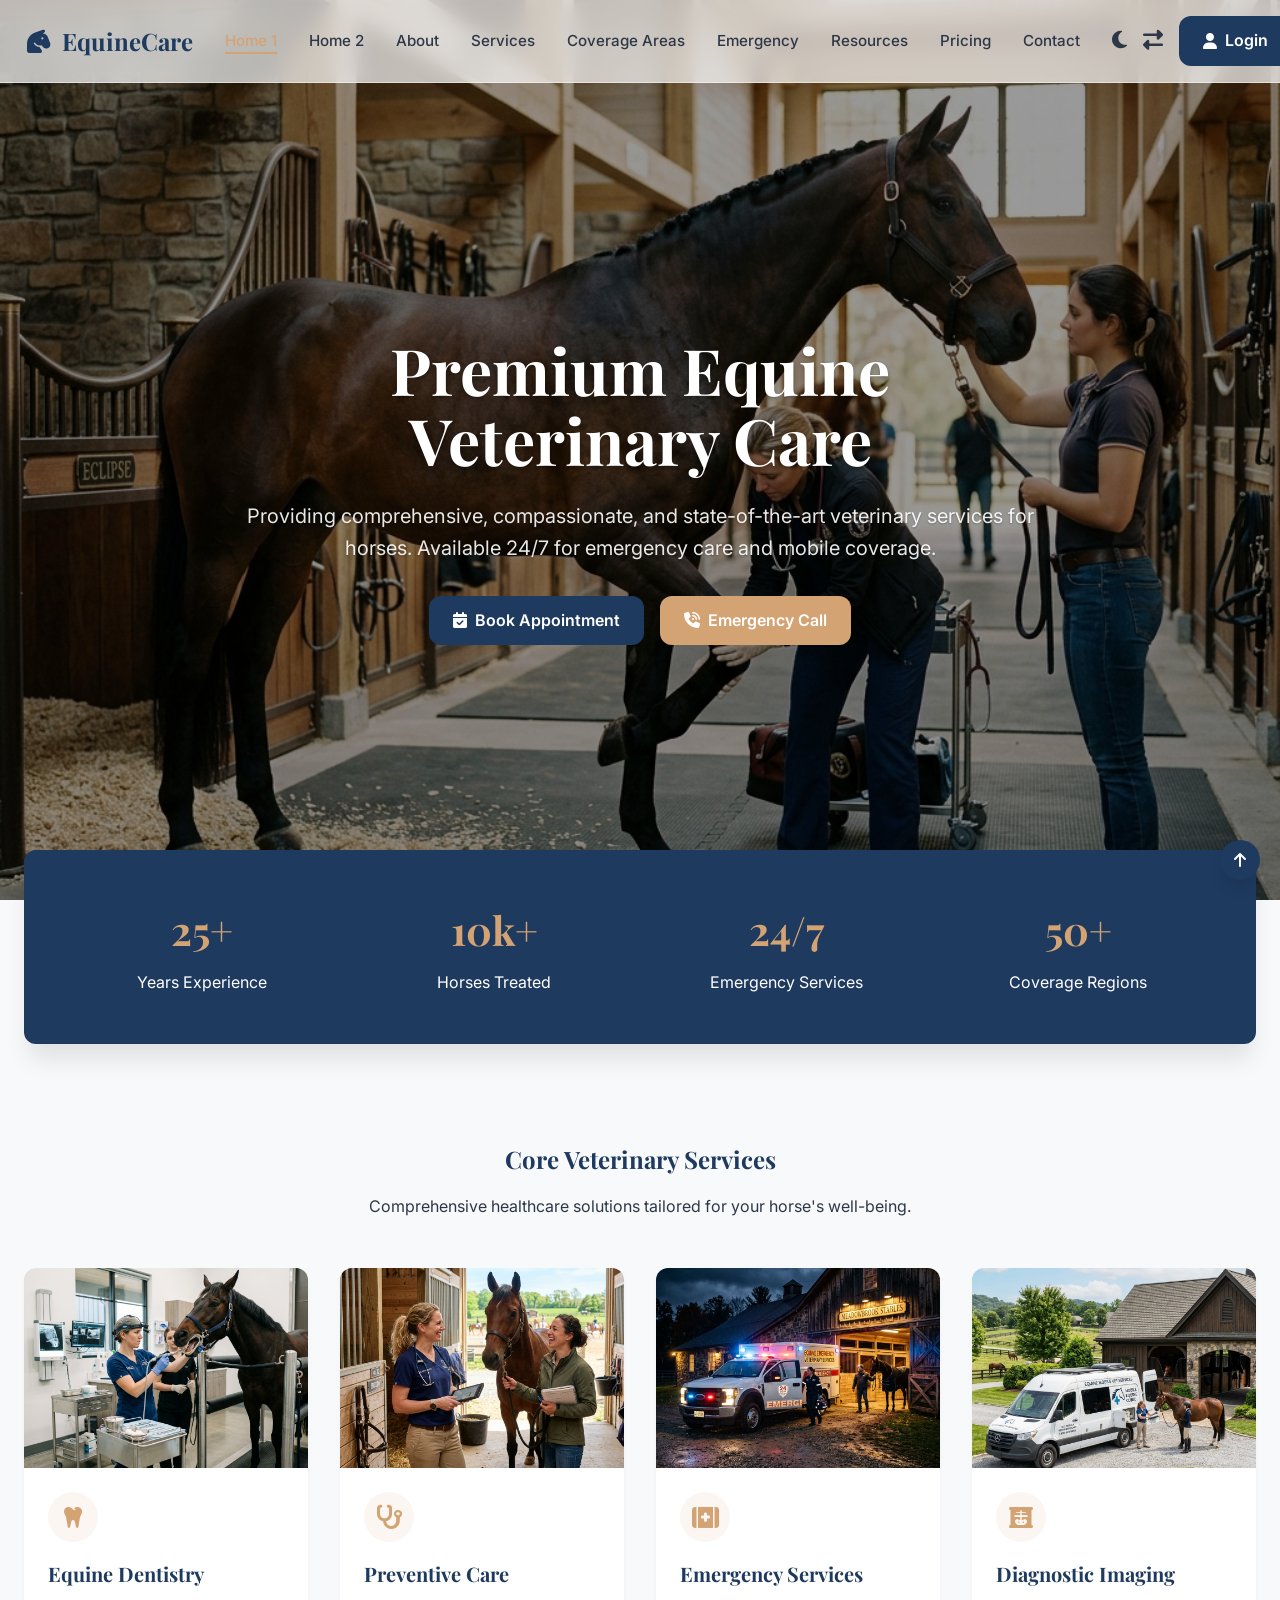
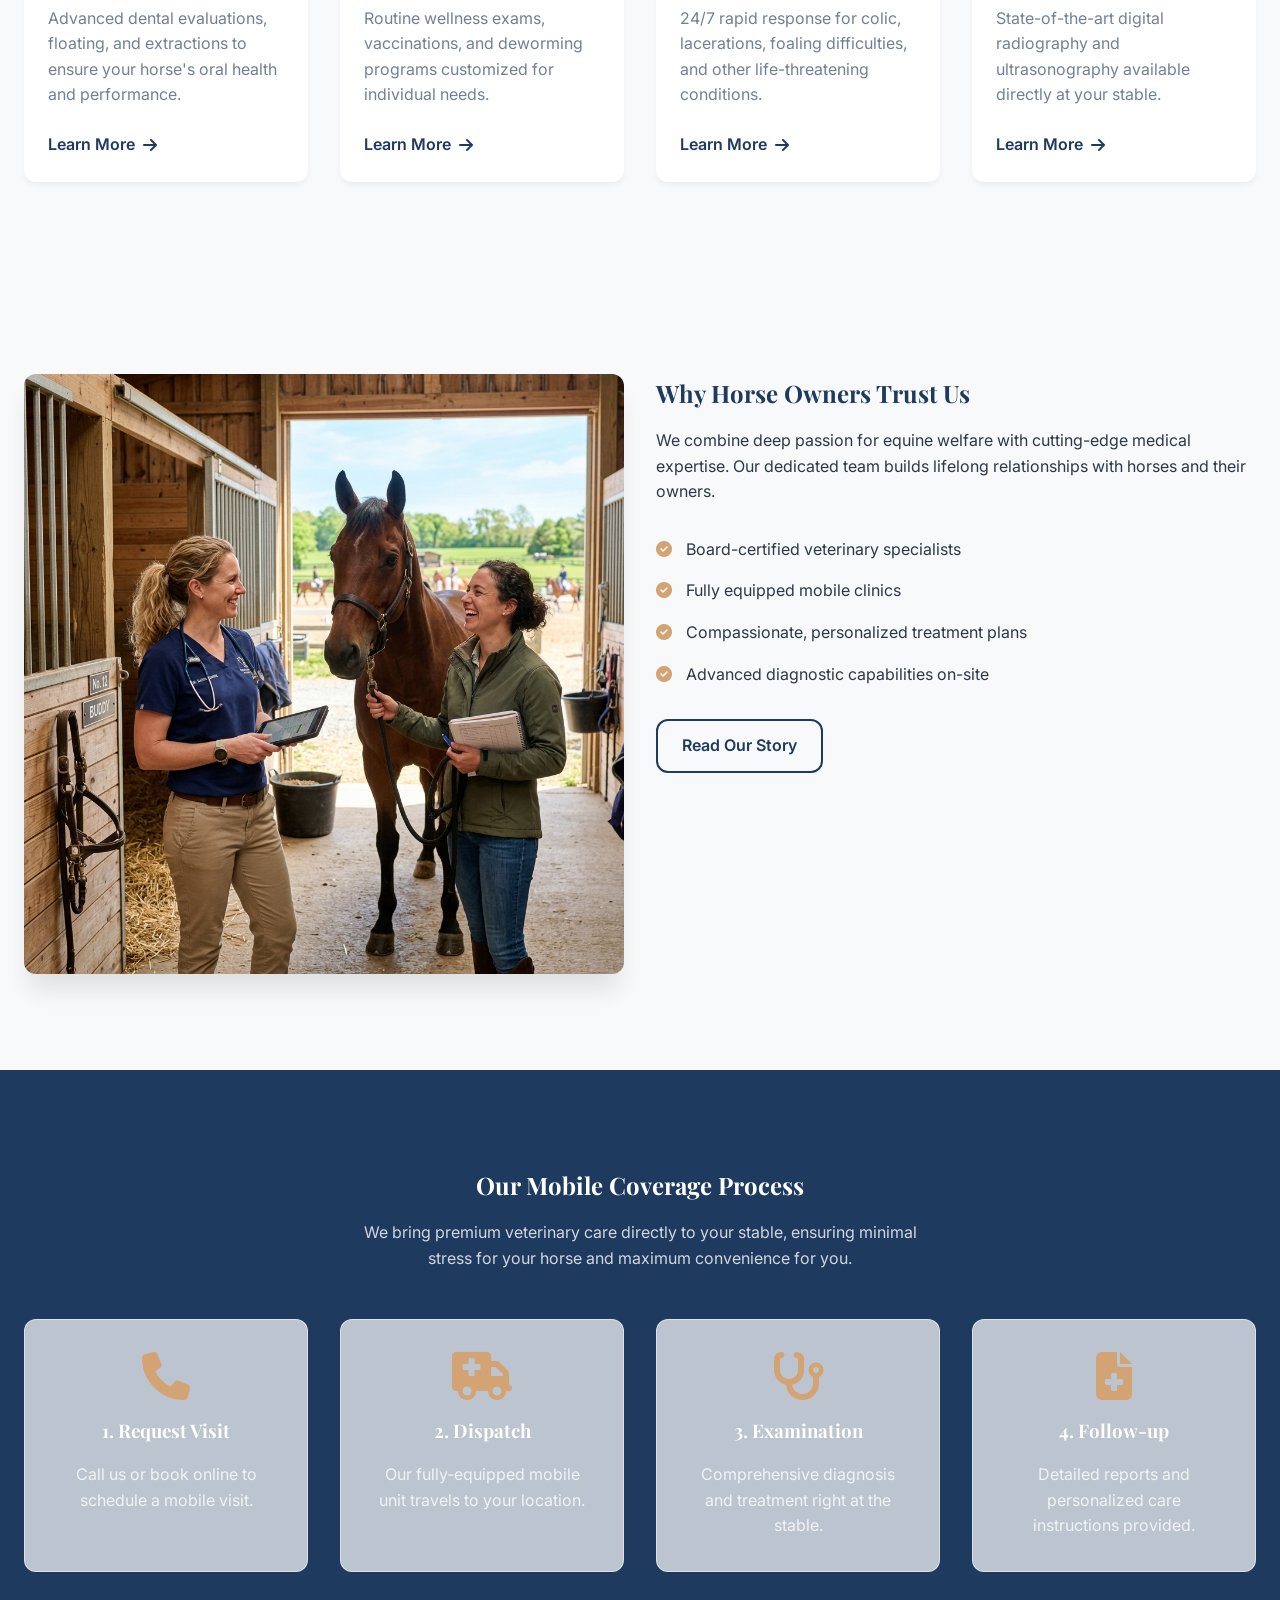
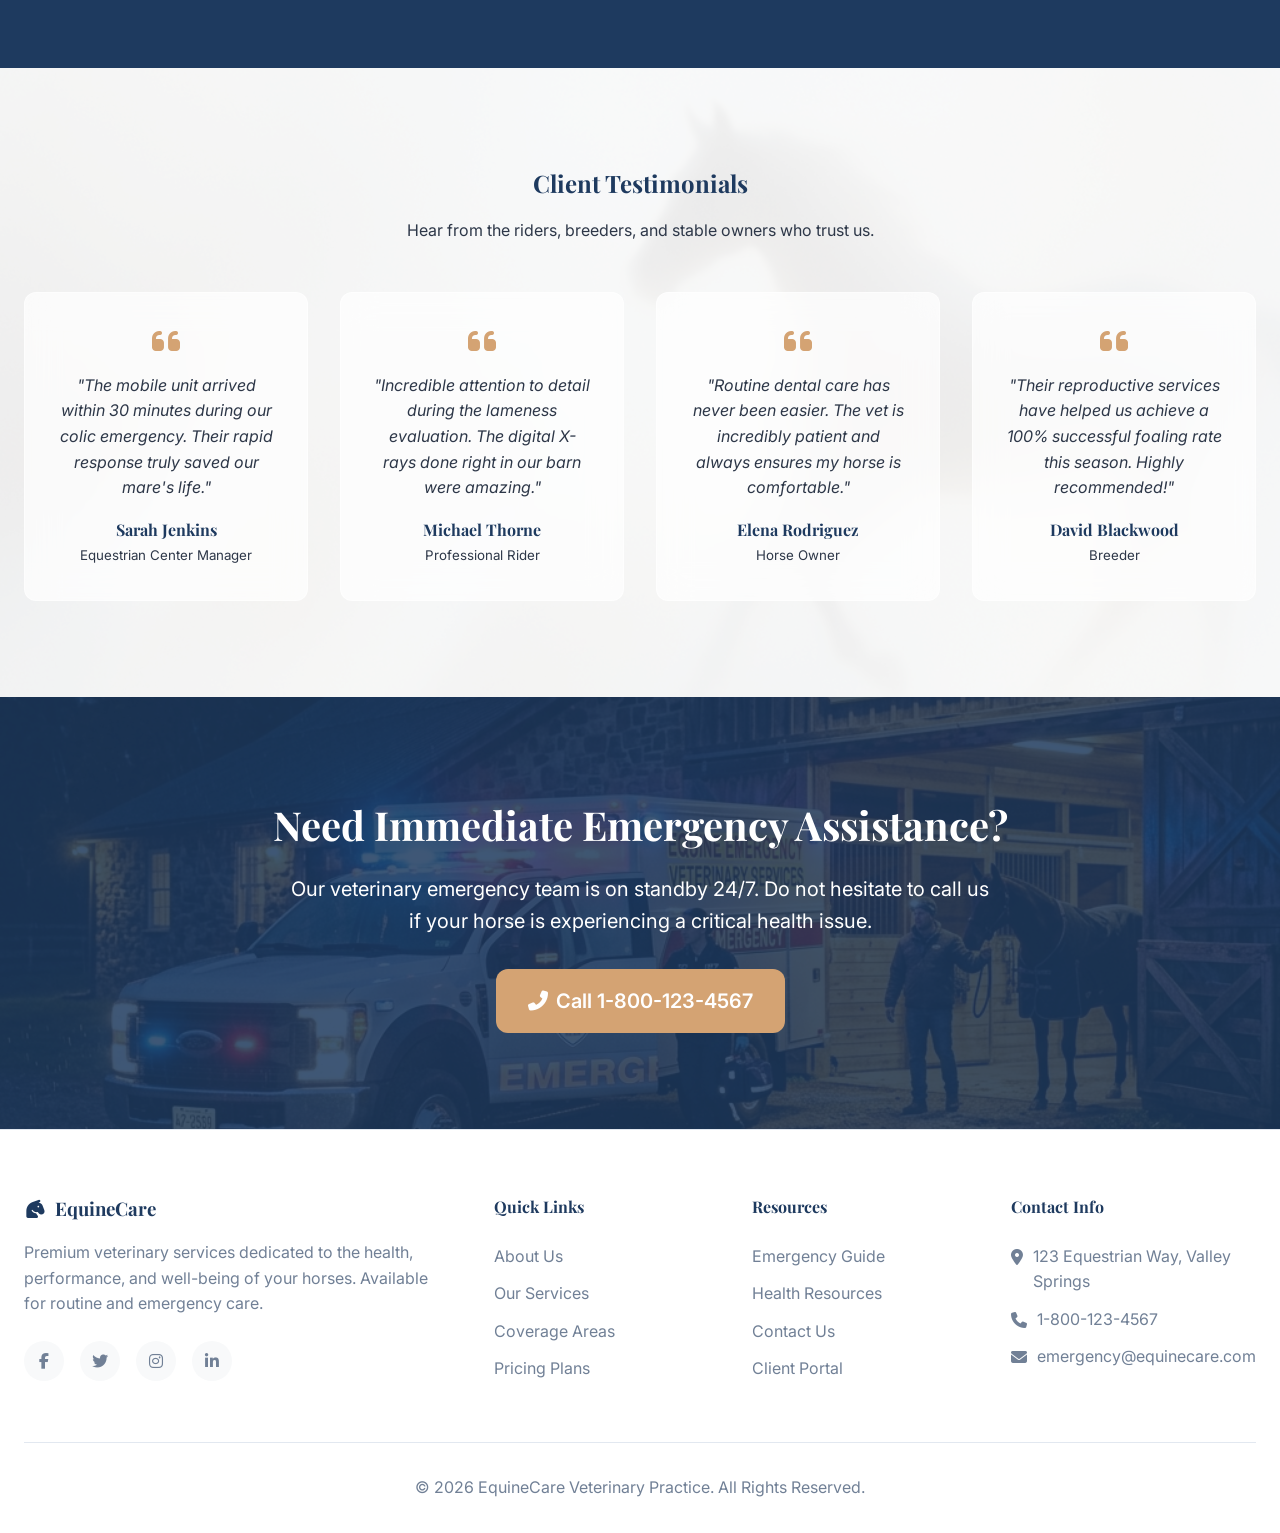
==== index.html @ 8d2b443d "Update styling and fixes" ====
<!DOCTYPE html>
<html lang="en" dir="ltr" data-theme="light">
<head>
    <meta charset="UTF-8">
    <meta name="viewport" content="width=device-width, initial-scale=1.0">
    <title>EquineCare | Premium Horse & Equine Veterinary Practice</title>
    <meta name="description" content="EquineCare provides comprehensive veterinary care including preventive healthcare, emergency services, and mobile veterinary coverage for horse owners.">
    
    <!-- CSS -->
    <link rel="stylesheet" href="assets/css/style.css">
    <link rel="stylesheet" href="assets/css/dark-mode.css">
    <link rel="stylesheet" href="assets/css/rtl.css">
    
    <!-- Fonts & Icons -->
    <link rel="stylesheet" href="https://cdnjs.cloudflare.com/ajax/libs/font-awesome/6.4.0/css/all.min.css">
</head>
<body>

    <!-- Navbar -->
    <nav class="navbar">
        <div class="container nav-container">
            <a href="index.html" class="logo">
                <i class="fas fa-horse-head"></i> EquineCare
            </a>
            
            <div class="nav-links">
                <a href="index.html">Home 1</a>
                <a href="home-2.html">Home 2</a>
                <a href="about.html">About</a>
                <a href="services.html">Services</a>
                <a href="coverage-areas.html">Coverage Areas</a>
                <a href="emergency-care.html">Emergency</a>
                <a href="horse-health-resources.html">Resources</a>
                <a href="pricing.html">Pricing</a>
                <a href="contact.html">Contact</a>
                
                <div class="nav-actions">
                    <button class="theme-toggle" aria-label="Toggle Dark Mode">
                        <i class="fas fa-moon"></i>
                    </button>
                    <button class="rtl-toggle" aria-label="Toggle RTL">
                        <i class="fas fa-exchange-alt"></i>
                    </button>
                    <a href="login.html" class="btn btn-primary"><i class="fas fa-user"></i> Login</a>
                </div>
            </div>
            
            <button class="hamburger" aria-label="Toggle Menu">
                <i class="fas fa-bars"></i>
            </button>
        </div>
    </nav>

    <!-- Hero Section -->
    <header class="hero">
        <div class="hero-bg">
            <img src="assets/images/hero_horse_vet_1782131426212.png" alt="Veterinarian examining horse" loading="lazy">
        </div>
        <div class="container">
            <div class="hero-content reveal">
                <h1>Premium Equine Veterinary Care</h1>
                <p>Providing comprehensive, compassionate, and state-of-the-art veterinary services for horses. Available 24/7 for emergency care and mobile coverage.</p>
                <div class="hero-buttons">
                    <a href="contact.html" class="btn btn-primary"><i class="fas fa-calendar-check"></i> Book Appointment</a>
                    <a href="emergency-care.html" class="btn btn-secondary"><i class="fas fa-phone-volume"></i> Emergency Call</a>
                </div>
            </div>
        </div>
    </header>

    <!-- Animated Statistics -->
    <section class="stats-section container reveal">
        <div class="stats-wrapper">
            <div class="grid-4">
                <div class="stat-item">
                    <div class="stat-number">25+</div>
                    <p>Years Experience</p>
                </div>
                <div class="stat-item">
                    <div class="stat-number">10k+</div>
                    <p>Horses Treated</p>
                </div>
                <div class="stat-item">
                    <div class="stat-number">24/7</div>
                    <p>Emergency Services</p>
                </div>
                <div class="stat-item">
                    <div class="stat-number">50+</div>
                    <p>Coverage Regions</p>
                </div>
            </div>
        </div>
    </section>

    <!-- Core Veterinary Services (4 Cards) -->
    <section class="section-padding bg-light">
        <div class="container">
            <div class="text-center mb-3 reveal">
                <h2>Core Veterinary Services</h2>
                <p>Comprehensive healthcare solutions tailored for your horse's well-being.</p>
            </div>
            
            <div class="grid-4">
                <!-- Card 1 -->
                <div class="service-card reveal">
                    <img src="assets/images/service_dental_1782131436904.png" alt="Dental Care" class="service-img" loading="lazy">
                    <div class="service-content">
                        <div class="service-icon"><i class="fas fa-tooth"></i></div>
                        <h3>Equine Dentistry</h3>
                        <p>Advanced dental evaluations, floating, and extractions to ensure your horse's oral health and performance.</p>
                        <a href="service-details.html" class="btn-link">Learn More <i class="fas fa-arrow-right"></i></a>
                    </div>
                </div>
                
                <!-- Card 2 -->
                <div class="service-card reveal">
                    <img src="assets/images/why_trust_us_1782131654621.png" alt="Preventive Care" class="service-img" loading="lazy">
                    <div class="service-content">
                        <div class="service-icon"><i class="fas fa-stethoscope"></i></div>
                        <h3>Preventive Care</h3>
                        <p>Routine wellness exams, vaccinations, and deworming programs customized for individual needs.</p>
                        <a href="service-details.html" class="btn-link">Learn More <i class="fas fa-arrow-right"></i></a>
                    </div>
                </div>
                
                <!-- Card 3 -->
                <div class="service-card reveal">
                    <img src="assets/images/emergency_bg_1782131670668.png" alt="Emergency Services" class="service-img" loading="lazy">
                    <div class="service-content">
                        <div class="service-icon"><i class="fas fa-kit-medical"></i></div>
                        <h3>Emergency Services</h3>
                        <p>24/7 rapid response for colic, lacerations, foaling difficulties, and other life-threatening conditions.</p>
                        <a href="service-details.html" class="btn-link">Learn More <i class="fas fa-arrow-right"></i></a>
                    </div>
                </div>
                
                <!-- Card 4 -->
                <div class="service-card reveal">
                    <img src="assets/images/mobile_vet_unit_1782131451532.png" alt="Diagnostic Imaging" class="service-img" loading="lazy">
                    <div class="service-content">
                        <div class="service-icon"><i class="fas fa-x-ray"></i></div>
                        <h3>Diagnostic Imaging</h3>
                        <p>State-of-the-art digital radiography and ultrasonography available directly at your stable.</p>
                        <a href="service-details.html" class="btn-link">Learn More <i class="fas fa-arrow-right"></i></a>
                    </div>
                </div>
            </div>
        </div>
    </section>

    <!-- Why Horse Owners Trust Us -->
    <section class="section-padding">
        <div class="container grid-2 align-items-center">
            <div class="reveal">
                <img src="assets/images/why_trust_us_1782131654621.png" alt="Trust" style="border-radius: var(--radius); box-shadow: var(--shadow-lg);" loading="lazy">
            </div>
            <div class="reveal">
                <h2>Why Horse Owners Trust Us</h2>
                <p class="mb-2">We combine deep passion for equine welfare with cutting-edge medical expertise. Our dedicated team builds lifelong relationships with horses and their owners.</p>
                <ul style="margin-bottom: 2rem;">
                    <li style="margin-bottom: 1rem;"><i class="fas fa-check-circle" style="color: var(--secondary); margin-right: 10px;"></i> Board-certified veterinary specialists</li>
                    <li style="margin-bottom: 1rem;"><i class="fas fa-check-circle" style="color: var(--secondary); margin-right: 10px;"></i> Fully equipped mobile clinics</li>
                    <li style="margin-bottom: 1rem;"><i class="fas fa-check-circle" style="color: var(--secondary); margin-right: 10px;"></i> Compassionate, personalized treatment plans</li>
                    <li style="margin-bottom: 1rem;"><i class="fas fa-check-circle" style="color: var(--secondary); margin-right: 10px;"></i> Advanced diagnostic capabilities on-site</li>
                </ul>
                <a href="about.html" class="btn btn-outline">Read Our Story</a>
            </div>
        </div>
    </section>

    <!-- Mobile Veterinary Coverage Process -->
    <section class="section-padding" style="background: var(--primary); color: white;">
        <div class="container text-center reveal">
            <h2 style="color: white;">Our Mobile Coverage Process</h2>
            <p style="color: rgba(255,255,255,0.8); max-width: 600px; margin: 0 auto 3rem;">We bring premium veterinary care directly to your stable, ensuring minimal stress for your horse and maximum convenience for you.</p>
            
            <div class="grid-4">
                <div class="glass-card">
                    <i class="fas fa-phone fa-3x mb-1" style="color: var(--secondary);"></i>
                    <h3 style="color: white;">1. Request Visit</h3>
                    <p style="color: rgba(255,255,255,0.8);">Call us or book online to schedule a mobile visit.</p>
                </div>
                <div class="glass-card">
                    <i class="fas fa-truck-medical fa-3x mb-1" style="color: var(--secondary);"></i>
                    <h3 style="color: white;">2. Dispatch</h3>
                    <p style="color: rgba(255,255,255,0.8);">Our fully-equipped mobile unit travels to your location.</p>
                </div>
                <div class="glass-card">
                    <i class="fas fa-stethoscope fa-3x mb-1" style="color: var(--secondary);"></i>
                    <h3 style="color: white;">3. Examination</h3>
                    <p style="color: rgba(255,255,255,0.8);">Comprehensive diagnosis and treatment right at the stable.</p>
                </div>
                <div class="glass-card">
                    <i class="fas fa-file-medical fa-3x mb-1" style="color: var(--secondary);"></i>
                    <h3 style="color: white;">4. Follow-up</h3>
                    <p style="color: rgba(255,255,255,0.8);">Detailed reports and personalized care instructions provided.</p>
                </div>
            </div>
        </div>
    </section>

    <!-- Client Testimonials (4 Cards) -->
    <section class="section-padding" style="position: relative;">
        <div style="position: absolute; top:0; left:0; width:100%; height:100%; z-index:-1;">
            <img src="assets/images/testimonial_bg_1782131642445.png" alt="bg" style="width:100%; height:100%; object-fit:cover; opacity: 0.1;">
        </div>
        <div class="container text-center reveal">
            <h2>Client Testimonials</h2>
            <p class="mb-3">Hear from the riders, breeders, and stable owners who trust us.</p>
            
            <div class="grid-4">
                <div class="glass-card">
                    <i class="fas fa-quote-left mb-1" style="color: var(--secondary); font-size: 2rem;"></i>
                    <p class="mb-1" style="font-style: italic;">"The mobile unit arrived within 30 minutes during our colic emergency. Their rapid response truly saved our mare's life."</p>
                    <h4 style="margin:0;">Sarah Jenkins</h4>
                    <small>Equestrian Center Manager</small>
                </div>
                <div class="glass-card">
                    <i class="fas fa-quote-left mb-1" style="color: var(--secondary); font-size: 2rem;"></i>
                    <p class="mb-1" style="font-style: italic;">"Incredible attention to detail during the lameness evaluation. The digital X-rays done right in our barn were amazing."</p>
                    <h4 style="margin:0;">Michael Thorne</h4>
                    <small>Professional Rider</small>
                </div>
                <div class="glass-card">
                    <i class="fas fa-quote-left mb-1" style="color: var(--secondary); font-size: 2rem;"></i>
                    <p class="mb-1" style="font-style: italic;">"Routine dental care has never been easier. The vet is incredibly patient and always ensures my horse is comfortable."</p>
                    <h4 style="margin:0;">Elena Rodriguez</h4>
                    <small>Horse Owner</small>
                </div>
                <div class="glass-card">
                    <i class="fas fa-quote-left mb-1" style="color: var(--secondary); font-size: 2rem;"></i>
                    <p class="mb-1" style="font-style: italic;">"Their reproductive services have helped us achieve a 100% successful foaling rate this season. Highly recommended!"</p>
                    <h4 style="margin:0;">David Blackwood</h4>
                    <small>Breeder</small>
                </div>
            </div>
        </div>
    </section>

    <!-- Emergency Assistance CTA -->
    <section class="section-padding" style="background: url('assets/images/emergency_bg_1782131670668.png') center/cover; position: relative;">
        <div style="position: absolute; top:0; left:0; width:100%; height:100%; background: rgba(30,58,95,0.85);"></div>
        <div class="container text-center reveal" style="position: relative; z-index: 10;">
            <h2 style="color: white; font-size: 2.5rem;">Need Immediate Emergency Assistance?</h2>
            <p style="color: white; font-size: 1.25rem; margin-bottom: 2rem; max-width: 700px; margin-left: auto; margin-right: auto;">Our veterinary emergency team is on standby 24/7. Do not hesitate to call us if your horse is experiencing a critical health issue.</p>
            <a href="tel:+18001234567" class="btn btn-secondary" style="font-size: 1.25rem; padding: 1rem 2rem;">
                <i class="fas fa-phone-alt"></i> Call 1-800-123-4567
            </a>
        </div>
    </section>

    <!-- Footer -->
    <footer class="footer">
        <div class="container">
            <div class="footer-grid">
                <div class="footer-about">
                    <h3><i class="fas fa-horse-head"></i> EquineCare</h3>
                    <p>Premium veterinary services dedicated to the health, performance, and well-being of your horses. Available for routine and emergency care.</p>
                    <div class="social-links">
                        <a href="#"><i class="fab fa-facebook-f"></i></a>
                        <a href="#"><i class="fab fa-twitter"></i></a>
                        <a href="#"><i class="fab fa-instagram"></i></a>
                        <a href="#"><i class="fab fa-linkedin-in"></i></a>
                    </div>
                </div>
                
                <div class="footer-links">
                    <h4>Quick Links</h4>
                    <ul>
                        <li><a href="about.html">About Us</a></li>
                        <li><a href="services.html">Our Services</a></li>
                        <li><a href="coverage-areas.html">Coverage Areas</a></li>
                        <li><a href="pricing.html">Pricing Plans</a></li>
                    </ul>
                </div>
                
                <div class="footer-links">
                    <h4>Resources</h4>
                    <ul>
                        <li><a href="emergency-care.html">Emergency Guide</a></li>
                        <li><a href="horse-health-resources.html">Health Resources</a></li>
                        <li><a href="contact.html">Contact Us</a></li>
                        <li><a href="login.html">Client Portal</a></li>
                    </ul>
                </div>
                
                <div class="footer-links">
                    <h4>Contact Info</h4>
                    <ul>
                        <li style="display: flex; gap: 10px;"><i class="fas fa-map-marker-alt" style="margin-top: 5px;"></i> 123 Equestrian Way, Valley Springs</li>
                        <li style="display: flex; gap: 10px;"><i class="fas fa-phone" style="margin-top: 5px;"></i> 1-800-123-4567</li>
                        <li style="display: flex; gap: 10px;"><i class="fas fa-envelope" style="margin-top: 5px;"></i> emergency@equinecare.com</li>
                    </ul>
                </div>
            </div>
            
            <div class="footer-bottom">
                <p>&copy; 2026 EquineCare Veterinary Practice. All Rights Reserved.</p>
            </div>
        </div>
    </footer>

    <!-- Back to Top -->
    <a href="#" style="position: fixed; bottom: 20px; right: 20px; background: var(--primary); color: white; width: 40px; height: 40px; display: flex; align-items: center; justify-content: center; border-radius: 50%; z-index: 1000; text-decoration: none; box-shadow: var(--shadow-md);">
        <i class="fas fa-arrow-up"></i>
    </a>

    <!-- Scripts -->
    <script src="assets/js/main.js"></script>
</body>
</html>
---- assets/css/style.css ----
@import url('https://fonts.googleapis.com/css2?family=Inter:wght@300;400;500;600;700&family=Playfair+Display:wght@500;600;700&display=swap');

:root {
  /* Colors - Premium Equestrian Palette */
  --primary: #1e3a5f;      /* Deep Navy Blue */
  --secondary: #d4a373;    /* Saddle Tan / Gold */
  --accent: #5e6b52;       /* Sage Green */
  --bg-light: #f8f9fa;
  --bg-white: #ffffff;
  --text-dark: #2d3748;
  --text-muted: #718096;
  --border: #e2e8f0;
  
  --shadow-sm: 0 4px 6px -1px rgba(0, 0, 0, 0.05);
  --shadow-md: 0 10px 15px -3px rgba(0, 0, 0, 0.1);
  --shadow-lg: 0 20px 25px -5px rgba(0, 0, 0, 0.1);
  
  --radius: 12px;
  --transition: all 0.3s cubic-bezier(0.4, 0, 0.2, 1);
  
  /* Glassmorphism */
  --glass-bg: rgba(255, 255, 255, 0.7);
  --glass-border: rgba(255, 255, 255, 0.5);
  
  /* Fonts */
  --font-sans: 'Inter', sans-serif;
  --font-serif: 'Playfair Display', serif;
}

* {
  margin: 0;
  padding: 0;
  box-sizing: border-box;
}

html {
  scroll-behavior: smooth;
  font-size: 16px;
}

body {
  font-family: var(--font-sans);
  color: var(--text-dark);
  background-color: var(--bg-light);
  line-height: 1.6;
  overflow-x: hidden;
}

h1, h2, h3, h4, h5, h6 {
  font-family: var(--font-serif);
  color: var(--primary);
  margin-bottom: 1rem;
}

a {
  text-decoration: none;
  color: inherit;
  transition: var(--transition);
}

ul {
  list-style: none;
}

img {
  max-width: 100%;
  height: auto;
  display: block;
}

/* Utilities */
.container {
  width: 100%;
  max-width: 1280px;
  margin: 0 auto;
  padding: 0 1.5rem;
}

.section-padding {
  padding: 6rem 0;
}

.text-center { text-align: center; }
.mb-1 { margin-bottom: 1rem; }
.mb-2 { margin-bottom: 2rem; }
.mb-3 { margin-bottom: 3rem; }
.mt-3 { margin-top: 3rem; }

/* Buttons */
.btn {
  display: inline-flex;
  align-items: center;
  justify-content: center;
  padding: 0.75rem 1.5rem;
  border-radius: var(--radius);
  font-weight: 600;
  cursor: pointer;
  transition: var(--transition);
  border: none;
  gap: 0.5rem;
}

.btn-primary {
  background: var(--primary);
  color: white;
}
.btn-primary:hover {
  background: #152945;
  transform: translateY(-2px);
  box-shadow: var(--shadow-md);
}

.btn-secondary {
  background: var(--secondary);
  color: white;
}
.btn-secondary:hover {
  background: #b5895e;
  transform: translateY(-2px);
  box-shadow: var(--shadow-md);
}

.btn-outline {
  background: transparent;
  border: 2px solid var(--primary);
  color: var(--primary);
}
.btn-outline:hover {
  background: var(--primary);
  color: white;
}

/* Navbar */
.navbar {
  position: fixed;
  top: 0;
  left: 0;
  width: 100%;
  padding: 1rem 0;
  z-index: 1000;
  transition: var(--transition);
  background: var(--glass-bg);
  backdrop-filter: blur(10px);
  -webkit-backdrop-filter: blur(10px);
  border-bottom: 1px solid var(--glass-border);
}

.navbar.scrolled {
  padding: 0.5rem 0;
  background: rgba(255, 255, 255, 0.95);
  box-shadow: var(--shadow-sm);
}

.nav-container {
  display: flex;
  justify-content: space-between;
  align-items: center;
  gap: 2rem;
}

.logo {
  font-family: var(--font-serif);
  font-size: 1.5rem;
  font-weight: 700;
  color: var(--primary);
  display: flex;
  align-items: center;
  gap: 0.5rem;
  white-space: nowrap;
}

.nav-links {
  display: flex;
  align-items: center;
  gap: 2rem;
}

.nav-links a {
  white-space: nowrap;
}

.nav-links a:not(.btn) {
  font-weight: 500;
  color: var(--text-dark);
  font-size: 0.95rem;
}

.nav-links a:hover {
  color: var(--secondary);
}

.nav-links a.active:not(.btn) {
  color: var(--secondary);
  text-decoration: underline;
  text-underline-offset: 6px;
  text-decoration-thickness: 2px;
}

.nav-actions {
  display: flex;
  align-items: center;
  gap: 1rem;
}

.theme-toggle, .rtl-toggle {
  background: transparent;
  border: none;
  font-size: 1.25rem;
  cursor: pointer;
  color: var(--text-dark);
}

.hamburger {
  display: none;
  background: transparent;
  border: none;
  font-size: 1.5rem;
  cursor: pointer;
}

/* Hero Section */
.hero {
  min-height: 100vh;
  display: flex;
  align-items: center;
  position: relative;
  padding-top: 5rem;
  overflow: hidden;
}

.hero-bg {
  position: absolute;
  top: 0;
  left: 0;
  width: 100%;
  height: 100%;
  z-index: -1;
}

.hero-bg img {
  width: 100%;
  height: 100%;
  object-fit: cover;
  filter: brightness(0.6);
}

.hero-content {
  color: white;
  max-width: 800px;
  text-align: center;
  margin: 0 auto;
}

.hero-content h1 {
  color: white;
  font-size: 4rem;
  margin-bottom: 1.5rem;
  line-height: 1.1;
  text-shadow: 0 2px 4px rgba(0,0,0,0.3);
}

.hero-content p {
  font-size: 1.25rem;
  margin-bottom: 2rem;
  opacity: 0.9;
  text-shadow: 0 1px 2px rgba(0,0,0,0.3);
}

.hero-buttons {
  display: flex;
  gap: 1rem;
  justify-content: center;
}

/* Glass Card */
.glass-card {
  background: var(--glass-bg);
  backdrop-filter: blur(16px);
  -webkit-backdrop-filter: blur(16px);
  border: 1px solid var(--glass-border);
  border-radius: var(--radius);
  padding: 2rem;
  transition: var(--transition);
}

.glass-card:hover {
  transform: translateY(-5px);
  box-shadow: var(--shadow-md);
}

/* Grid System */
.grid-2 { display: grid; grid-template-columns: repeat(2, 1fr); gap: 2rem; }
.grid-4 { display: grid; grid-template-columns: repeat(4, 1fr); gap: 2rem; }

/* Services Card */
.service-card {
  background: var(--bg-white);
  border-radius: var(--radius);
  overflow: hidden;
  box-shadow: var(--shadow-sm);
  transition: var(--transition);
  height: 100%;
  display: flex;
  flex-direction: column;
}

.service-card:hover {
  transform: translateY(-10px);
  box-shadow: var(--shadow-lg);
}

.service-img {
  height: 200px;
  width: 100%;
  object-fit: cover;
}

.service-content {
  padding: 1.5rem;
  flex-grow: 1;
  display: flex;
  flex-direction: column;
}

.service-icon {
  width: 50px;
  height: 50px;
  background: rgba(212, 163, 115, 0.1);
  color: var(--secondary);
  border-radius: 50%;
  display: flex;
  align-items: center;
  justify-content: center;
  font-size: 1.5rem;
  margin-bottom: 1rem;
}

.service-card h3 {
  font-size: 1.25rem;
}

.service-card p {
  color: var(--text-muted);
  margin-bottom: 1.5rem;
  flex-grow: 1;
}

.service-card .btn-link {
  color: var(--primary);
  font-weight: 600;
  align-self: flex-start;
  display: inline-flex;
  align-items: center;
  gap: 0.5rem;
}

.service-card .btn-link:hover {
  color: var(--secondary);
}

/* Stats Section */
.stats-wrapper {
  background: var(--primary);
  color: white;
  border-radius: var(--radius);
  padding: 3rem;
  margin-top: -50px;
  position: relative;
  z-index: 10;
  box-shadow: var(--shadow-lg);
}

.stat-item {
  text-align: center;
}

.stat-number {
  font-family: var(--font-serif);
  font-size: 2.5rem;
  font-weight: 700;
  color: var(--secondary);
  margin-bottom: 0.5rem;
}

/* Footer */
.footer {
  background: var(--bg-white);
  color: var(--text-dark);
  padding: 4rem 0 2rem;
  border-top: 1px solid var(--border);
}

.footer-grid {
  display: grid;
  grid-template-columns: 2fr 1fr 1fr 1fr;
  gap: 3rem;
  margin-bottom: 3rem;
}

.footer-about h3 {
  font-family: var(--font-serif);
  color: var(--primary);
  margin-bottom: 1rem;
  display: flex;
  align-items: center;
  gap: 0.5rem;
}

.footer-about p {
  color: var(--text-muted);
  margin-bottom: 1.5rem;
}

.social-links {
  display: flex;
  gap: 1rem;
}

.social-links a {
  width: 40px;
  height: 40px;
  background: var(--bg-light);
  display: flex;
  align-items: center;
  justify-content: center;
  border-radius: 50%;
  color: var(--text-muted);
}

.social-links a:hover {
  background: var(--secondary);
  color: white;
  transform: translateY(-3px);
}

.footer-links h4 {
  color: var(--primary);
  margin-bottom: 1.5rem;
}

.footer-links ul li {
  margin-bottom: 0.75rem;
  color: var(--text-muted);
}

.footer-links ul a {
  color: var(--text-muted);
}

.footer-links ul a:hover {
  color: var(--secondary);
  padding-left: 5px;
}

.footer-bottom {
  text-align: center;
  padding-top: 2rem;
  border-top: 1px solid var(--border);
  color: var(--text-muted);
}

/* Responsive */
@media (max-width: 1024px) {
  .grid-4 { grid-template-columns: repeat(2, 1fr); }
  .footer-grid { grid-template-columns: repeat(2, 1fr); }
  .hero-content h1 { font-size: 3rem; }
}

@media (max-width: 768px) {
  .nav-links {
    position: absolute;
    top: 100%;
    left: 0;
    width: 100%;
    background: var(--bg-white);
    flex-direction: column;
    padding: 2rem;
    box-shadow: var(--shadow-md);
    transform: translateY(-150%);
    transition: var(--transition);
    z-index: -1;
    opacity: 0;
  }
  
  .nav-links.active {
    transform: translateY(0);
    opacity: 1;
  }

  .hamburger { display: block; }
  
  .grid-2 { grid-template-columns: 1fr; }
  .stats-wrapper .grid-4 { grid-template-columns: repeat(2, 1fr); gap: 2rem; }
  .hero-content h1 { font-size: 2.5rem; }
}

@media (max-width: 480px) {
  .grid-4 { grid-template-columns: 1fr; }
  .footer-grid { grid-template-columns: 1fr; }
  .stats-wrapper .grid-4 { grid-template-columns: 1fr; }
  .hero-buttons { flex-direction: column; }
}

/* Animations */
.reveal {
  opacity: 0;
  transform: translateY(30px);
  transition: all 0.8s ease;
}

.reveal.active {
  opacity: 1;
  transform: translateY(0);
}
---- assets/css/dark-mode.css ----
/* Dark Mode Theme */
[data-theme="dark"] {
  --primary: #2b4c7e;      /* Lighter Navy for contrast */
  --bg-light: #121212;
  --bg-white: #1e1e1e;
  --text-dark: #f8f9fa;
  --text-muted: #a0aec0;
  --border: #2d3748;
  
  --glass-bg: rgba(30, 30, 30, 0.8);
  --glass-border: rgba(255, 255, 255, 0.1);
  --shadow-sm: 0 4px 6px -1px rgba(0, 0, 0, 0.3);
  --shadow-md: 0 10px 15px -3px rgba(0, 0, 0, 0.4);
  --shadow-lg: 0 20px 25px -5px rgba(0, 0, 0, 0.5);
}

[data-theme="dark"] body {
  background-color: var(--bg-light);
  color: var(--text-dark);
}

[data-theme="dark"] .navbar {
  background: rgba(18, 18, 18, 0.8);
}

[data-theme="dark"] .navbar.scrolled {
  background: rgba(30, 30, 30, 0.95);
}

[data-theme="dark"] .nav-links a {
  color: var(--text-dark);
}

[data-theme="dark"] .nav-links a:hover {
  color: var(--secondary);
}

[data-theme="dark"] h1, 
[data-theme="dark"] h2, 
[data-theme="dark"] h3, 
[data-theme="dark"] h4, 
[data-theme="dark"] h5, 
[data-theme="dark"] h6 {
  color: #e2e8f0;
}

[data-theme="dark"] .service-card {
  background: var(--bg-white);
  border: 1px solid var(--border);
}

[data-theme="dark"] .service-card p {
  color: var(--text-muted);
}

[data-theme="dark"] .theme-toggle,
[data-theme="dark"] .rtl-toggle,
[data-theme="dark"] .hamburger {
  color: var(--text-dark);
}

[data-theme="dark"] .btn-outline {
  border-color: var(--secondary);
  color: var(--secondary);
}

[data-theme="dark"] .btn-outline:hover {
  background: var(--secondary);
  color: white;
}

@media (max-width: 768px) {
  [data-theme="dark"] .nav-links {
    background: var(--bg-white);
  }
}
---- assets/css/rtl.css ----
/* RTL Layout Adjustments */
html[dir="rtl"] {
  direction: rtl;
  text-align: right;
}

html[dir="rtl"] .text-center { text-align: center; }

html[dir="rtl"] .logo {
  flex-direction: row-reverse;
}

html[dir="rtl"] .nav-links {
  margin-left: 0;
  margin-right: auto;
}

html[dir="rtl"] .btn {
  flex-direction: row-reverse;
}

html[dir="rtl"] .service-card .btn-link {
  align-self: flex-end;
  flex-direction: row-reverse;
}

html[dir="rtl"] .footer-links ul a:hover {
  padding-left: 0;
  padding-right: 5px;
}

@media (max-width: 768px) {
  html[dir="rtl"] .nav-links {
    left: auto;
    right: 0;
  }
}
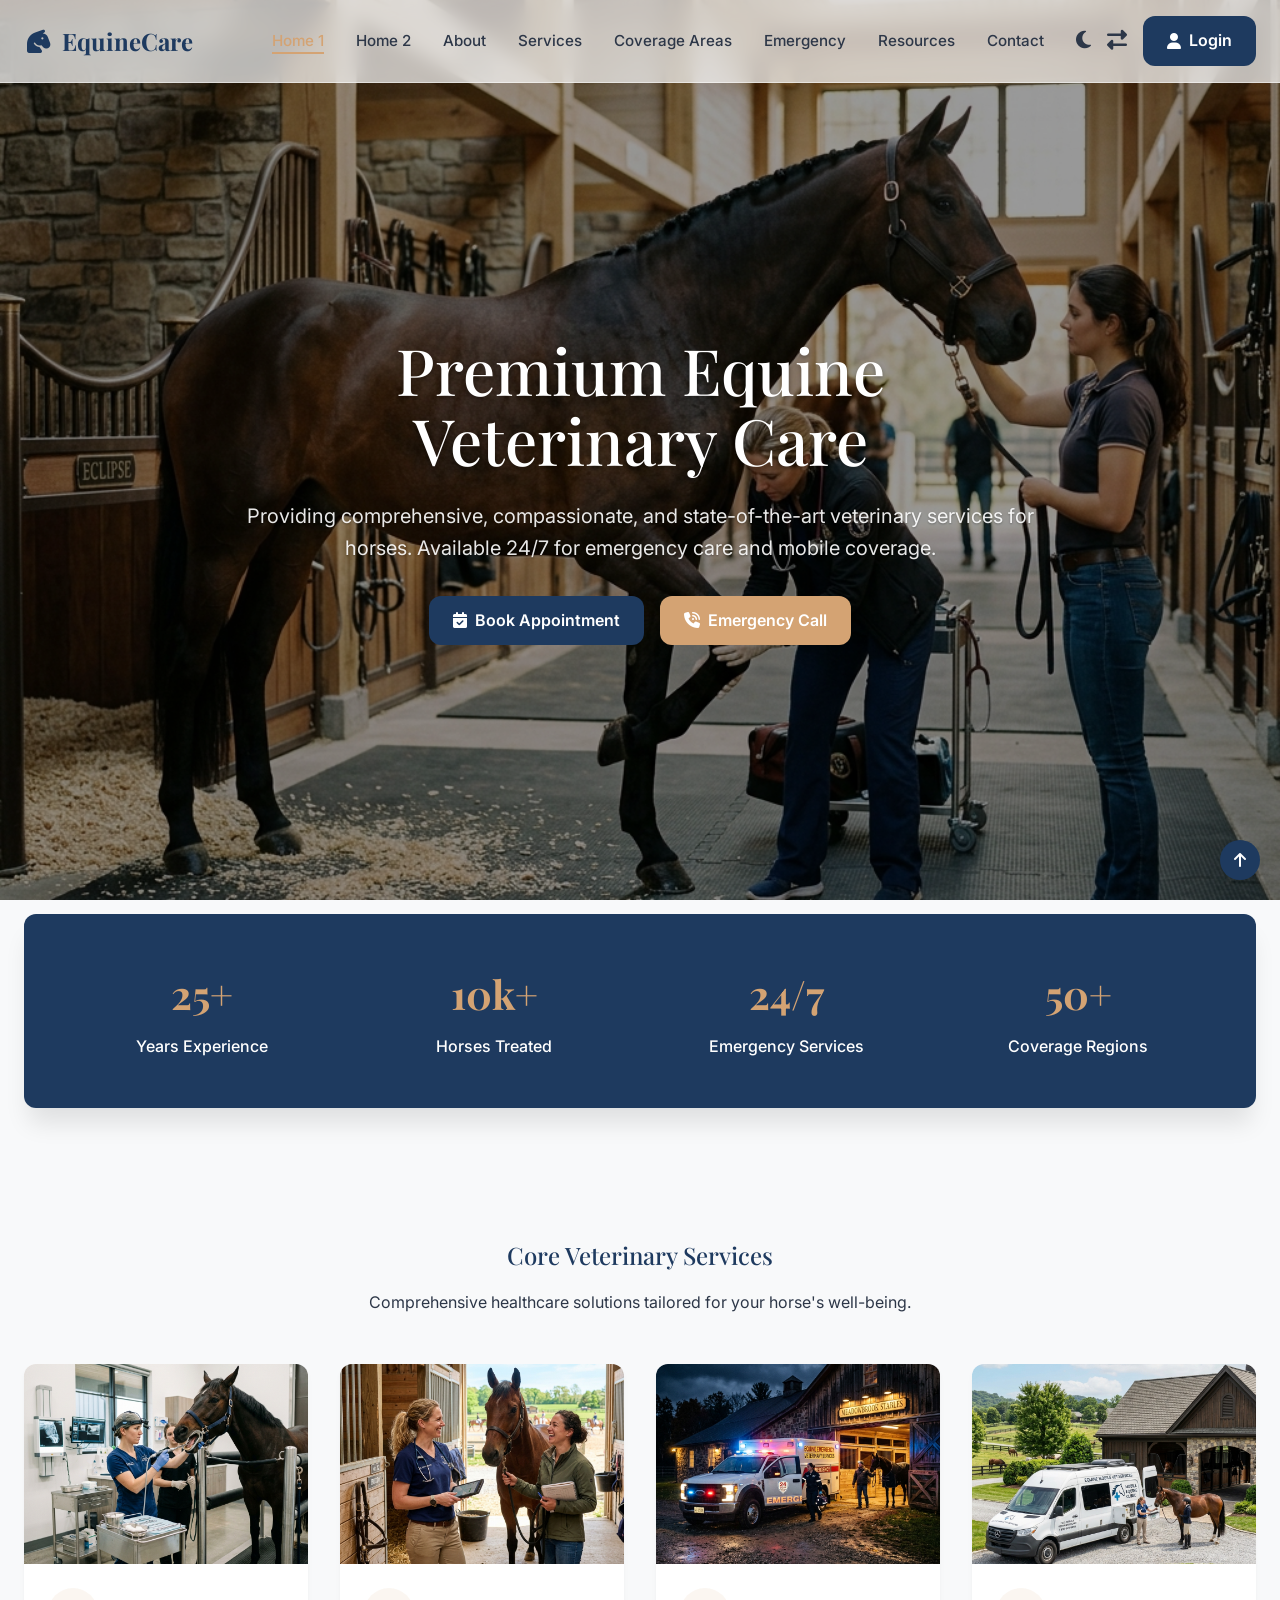
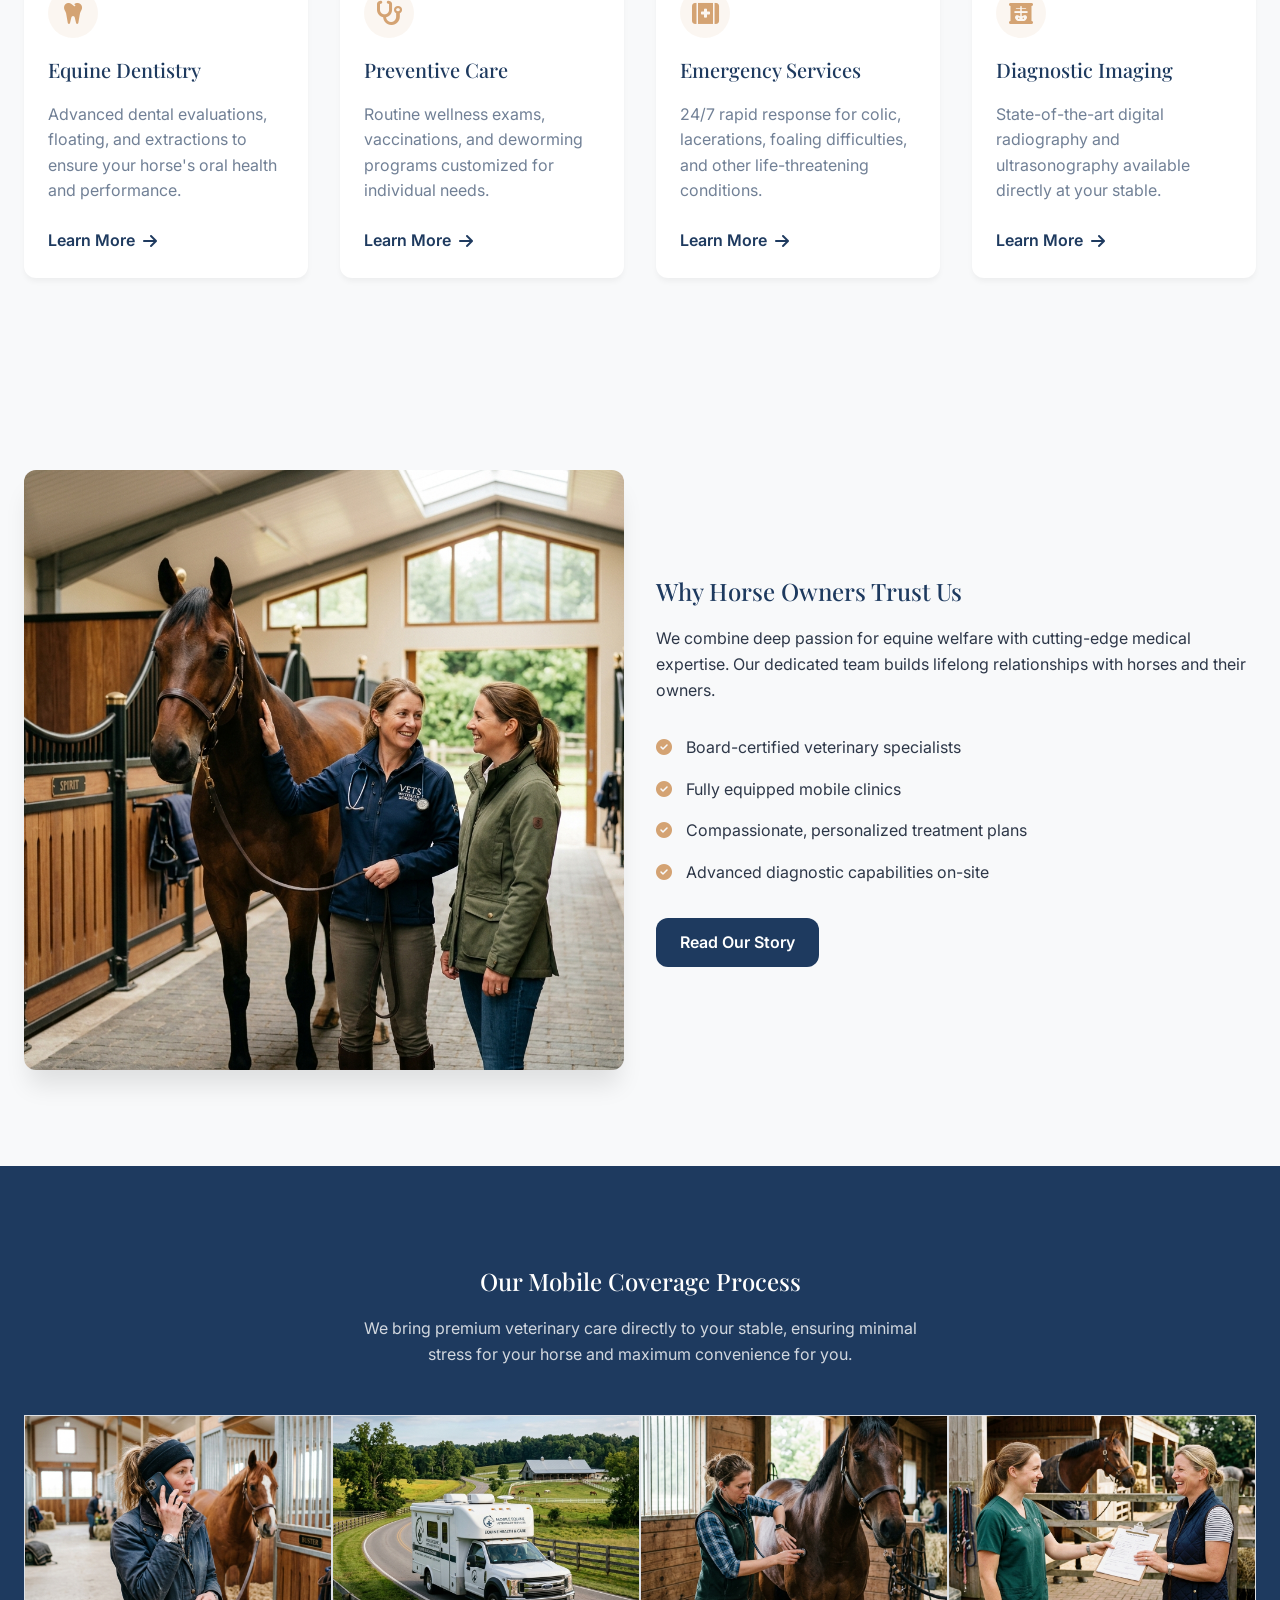
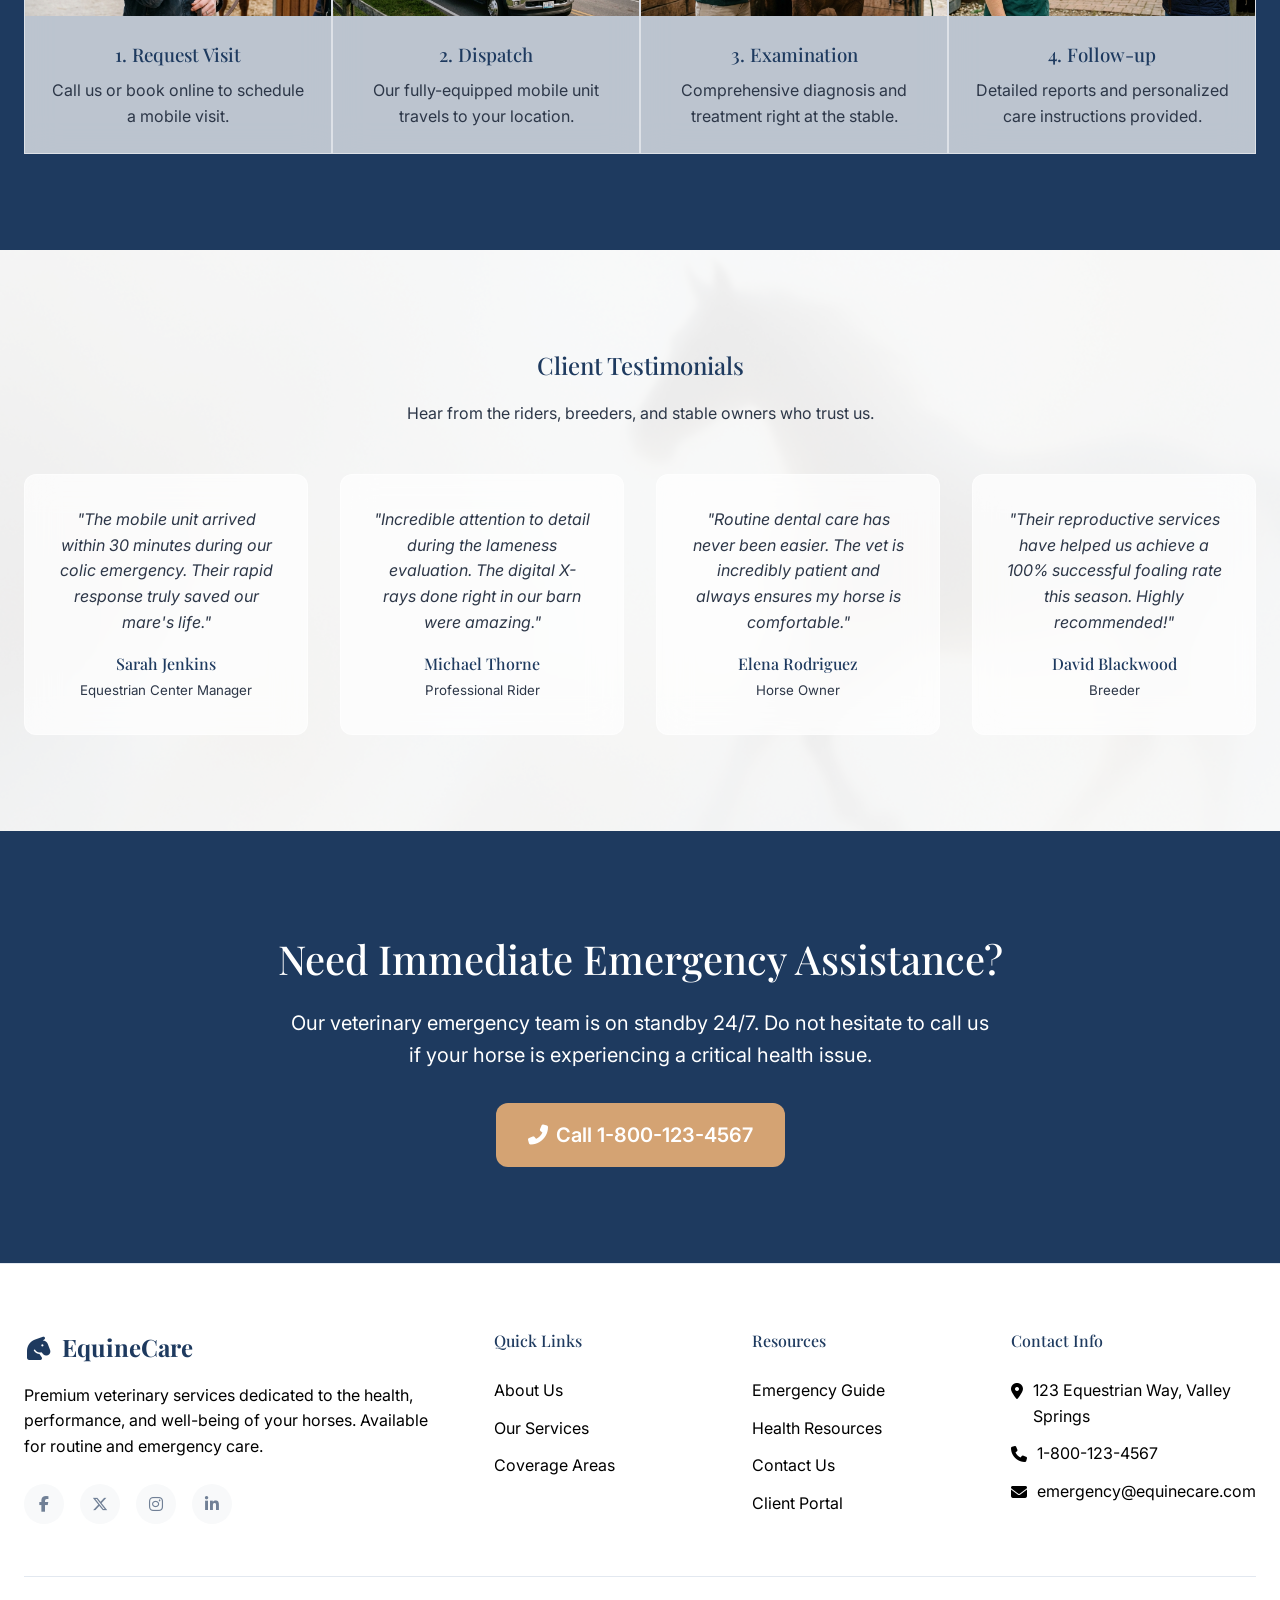
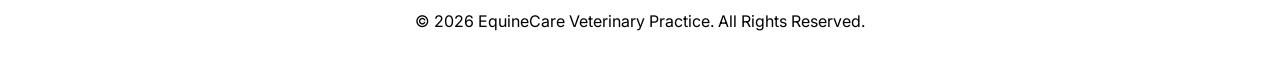
==== commit 01305bc7: "first commit" ====
--- a/index.html
+++ b/index.html
@@ -12,7 +12,7 @@
     <link rel="stylesheet" href="assets/css/rtl.css">
     
     <!-- Fonts & Icons -->
-    <link rel="stylesheet" href="https://cdnjs.cloudflare.com/ajax/libs/font-awesome/6.4.0/css/all.min.css">
+    <link rel="stylesheet" href="https://cdnjs.cloudflare.com/ajax/libs/font-awesome/6.5.1/css/all.min.css">
 </head>
 <body>
 
@@ -31,7 +31,6 @@
                 <a href="coverage-areas.html">Coverage Areas</a>
                 <a href="emergency-care.html">Emergency</a>
                 <a href="horse-health-resources.html">Resources</a>
-                <a href="pricing.html">Pricing</a>
                 <a href="contact.html">Contact</a>
                 
                 <div class="nav-actions">
@@ -152,7 +151,7 @@
     <section class="section-padding">
         <div class="container grid-2 align-items-center">
             <div class="reveal">
-                <img src="assets/images/why_trust_us_1782131654621.png" alt="Trust" style="border-radius: var(--radius); box-shadow: var(--shadow-lg);" loading="lazy">
+                <img src="assets/images/trust_us_vet_horse_1782197625084.png" alt="Equine Veterinarian and Horse Owner" style="border-radius: var(--radius); box-shadow: var(--shadow-lg);" loading="lazy">
             </div>
             <div class="reveal">
                 <h2>Why Horse Owners Trust Us</h2>
@@ -163,7 +162,9 @@
                     <li style="margin-bottom: 1rem;"><i class="fas fa-check-circle" style="color: var(--secondary); margin-right: 10px;"></i> Compassionate, personalized treatment plans</li>
                     <li style="margin-bottom: 1rem;"><i class="fas fa-check-circle" style="color: var(--secondary); margin-right: 10px;"></i> Advanced diagnostic capabilities on-site</li>
                 </ul>
-                <a href="about.html" class="btn btn-outline">Read Our Story</a>
+                <div class="mobile-center-btn">
+                    <a href="about.html" class="btn btn-primary">Read Our Story</a>
+                </div>
             </div>
         </div>
     </section>
@@ -174,26 +175,34 @@
             <h2 style="color: white;">Our Mobile Coverage Process</h2>
             <p style="color: rgba(255,255,255,0.8); max-width: 600px; margin: 0 auto 3rem;">We bring premium veterinary care directly to your stable, ensuring minimal stress for your horse and maximum convenience for you.</p>
             
-            <div class="grid-4">
-                <div class="glass-card">
-                    <i class="fas fa-phone fa-3x mb-1" style="color: var(--secondary);"></i>
-                    <h3 style="color: white;">1. Request Visit</h3>
-                    <p style="color: rgba(255,255,255,0.8);">Call us or book online to schedule a mobile visit.</p>
-                </div>
-                <div class="glass-card">
-                    <i class="fas fa-truck-medical fa-3x mb-1" style="color: var(--secondary);"></i>
-                    <h3 style="color: white;">2. Dispatch</h3>
-                    <p style="color: rgba(255,255,255,0.8);">Our fully-equipped mobile unit travels to your location.</p>
-                </div>
-                <div class="glass-card">
-                    <i class="fas fa-stethoscope fa-3x mb-1" style="color: var(--secondary);"></i>
-                    <h3 style="color: white;">3. Examination</h3>
-                    <p style="color: rgba(255,255,255,0.8);">Comprehensive diagnosis and treatment right at the stable.</p>
-                </div>
-                <div class="glass-card">
-                    <i class="fas fa-file-medical fa-3x mb-1" style="color: var(--secondary);"></i>
-                    <h3 style="color: white;">4. Follow-up</h3>
-                    <p style="color: rgba(255,255,255,0.8);">Detailed reports and personalized care instructions provided.</p>
+            <div class="grid-4" style="gap: 0;">
+                <div class="glass-card" style="padding: 0; overflow: hidden; border-radius: 0;">
+                    <img src="assets/images/process_1_request.png" alt="Request Visit" style="width: 100%; height: 200px; object-fit: cover; display: block;">
+                    <div style="padding: 1.5rem;">
+                        <h3 style="color: var(--primary); margin-bottom: 0.5rem;">1. Request Visit</h3>
+                        <p style="color: var(--text-dark); margin: 0;">Call us or book online to schedule a mobile visit.</p>
+                    </div>
+                </div>
+                <div class="glass-card" style="padding: 0; overflow: hidden; border-radius: 0;">
+                    <img src="assets/images/process_2_dispatch.png" alt="Dispatch" style="width: 100%; height: 200px; object-fit: cover; display: block;">
+                    <div style="padding: 1.5rem;">
+                        <h3 style="color: var(--primary); margin-bottom: 0.5rem;">2. Dispatch</h3>
+                        <p style="color: var(--text-dark); margin: 0;">Our fully-equipped mobile unit travels to your location.</p>
+                    </div>
+                </div>
+                <div class="glass-card" style="padding: 0; overflow: hidden; border-radius: 0;">
+                    <img src="assets/images/process_3_examination.png" alt="Examination" style="width: 100%; height: 200px; object-fit: cover; display: block;">
+                    <div style="padding: 1.5rem;">
+                        <h3 style="color: var(--primary); margin-bottom: 0.5rem;">3. Examination</h3>
+                        <p style="color: var(--text-dark); margin: 0;">Comprehensive diagnosis and treatment right at the stable.</p>
+                    </div>
+                </div>
+                <div class="glass-card" style="padding: 0; overflow: hidden; border-radius: 0;">
+                    <img src="assets/images/process_4_followup.png" alt="Follow-up" style="width: 100%; height: 200px; object-fit: cover; display: block;">
+                    <div style="padding: 1.5rem;">
+                        <h3 style="color: var(--primary); margin-bottom: 0.5rem;">4. Follow-up</h3>
+                        <p style="color: var(--text-dark); margin: 0;">Detailed reports and personalized care instructions provided.</p>
+                    </div>
                 </div>
             </div>
         </div>
@@ -210,25 +219,21 @@
             
             <div class="grid-4">
                 <div class="glass-card">
-                    <i class="fas fa-quote-left mb-1" style="color: var(--secondary); font-size: 2rem;"></i>
                     <p class="mb-1" style="font-style: italic;">"The mobile unit arrived within 30 minutes during our colic emergency. Their rapid response truly saved our mare's life."</p>
                     <h4 style="margin:0;">Sarah Jenkins</h4>
                     <small>Equestrian Center Manager</small>
                 </div>
                 <div class="glass-card">
-                    <i class="fas fa-quote-left mb-1" style="color: var(--secondary); font-size: 2rem;"></i>
                     <p class="mb-1" style="font-style: italic;">"Incredible attention to detail during the lameness evaluation. The digital X-rays done right in our barn were amazing."</p>
                     <h4 style="margin:0;">Michael Thorne</h4>
                     <small>Professional Rider</small>
                 </div>
                 <div class="glass-card">
-                    <i class="fas fa-quote-left mb-1" style="color: var(--secondary); font-size: 2rem;"></i>
                     <p class="mb-1" style="font-style: italic;">"Routine dental care has never been easier. The vet is incredibly patient and always ensures my horse is comfortable."</p>
                     <h4 style="margin:0;">Elena Rodriguez</h4>
                     <small>Horse Owner</small>
                 </div>
                 <div class="glass-card">
-                    <i class="fas fa-quote-left mb-1" style="color: var(--secondary); font-size: 2rem;"></i>
                     <p class="mb-1" style="font-style: italic;">"Their reproductive services have helped us achieve a 100% successful foaling rate this season. Highly recommended!"</p>
                     <h4 style="margin:0;">David Blackwood</h4>
                     <small>Breeder</small>
@@ -238,8 +243,7 @@
     </section>
 
     <!-- Emergency Assistance CTA -->
-    <section class="section-padding" style="background: url('assets/images/emergency_bg_1782131670668.png') center/cover; position: relative;">
-        <div style="position: absolute; top:0; left:0; width:100%; height:100%; background: rgba(30,58,95,0.85);"></div>
+    <section class="section-padding" style="background: var(--primary); position: relative;">
         <div class="container text-center reveal" style="position: relative; z-index: 10;">
             <h2 style="color: white; font-size: 2.5rem;">Need Immediate Emergency Assistance?</h2>
             <p style="color: white; font-size: 1.25rem; margin-bottom: 2rem; max-width: 700px; margin-left: auto; margin-right: auto;">Our veterinary emergency team is on standby 24/7. Do not hesitate to call us if your horse is experiencing a critical health issue.</p>
@@ -249,7 +253,7 @@
         </div>
     </section>
 
-    <!-- Footer -->
+        <!-- Footer -->
     <footer class="footer">
         <div class="container">
             <div class="footer-grid">
@@ -258,7 +262,7 @@
                     <p>Premium veterinary services dedicated to the health, performance, and well-being of your horses. Available for routine and emergency care.</p>
                     <div class="social-links">
                         <a href="#"><i class="fab fa-facebook-f"></i></a>
-                        <a href="#"><i class="fab fa-twitter"></i></a>
+                        <a href="#"><i class="fa-brands fa-x-twitter"></i></a>
                         <a href="#"><i class="fab fa-instagram"></i></a>
                         <a href="#"><i class="fab fa-linkedin-in"></i></a>
                     </div>
@@ -270,7 +274,6 @@
                         <li><a href="about.html">About Us</a></li>
                         <li><a href="services.html">Our Services</a></li>
                         <li><a href="coverage-areas.html">Coverage Areas</a></li>
-                        <li><a href="pricing.html">Pricing Plans</a></li>
                     </ul>
                 </div>
                 
@@ -309,3 +312,4 @@
     <script src="assets/js/main.js"></script>
 </body>
 </html>
+
--- a/assets/css/style.css
+++ b/assets/css/style.css
@@ -2,26 +2,29 @@
 
 :root {
   /* Colors - Premium Equestrian Palette */
-  --primary: #1e3a5f;      /* Deep Navy Blue */
-  --secondary: #d4a373;    /* Saddle Tan / Gold */
-  --accent: #5e6b52;       /* Sage Green */
+  --primary: #1e3a5f;
+  /* Deep Navy Blue */
+  --secondary: #d4a373;
+  /* Saddle Tan / Gold */
+  --accent: #5e6b52;
+  /* Sage Green */
   --bg-light: #f8f9fa;
   --bg-white: #ffffff;
   --text-dark: #2d3748;
   --text-muted: #718096;
   --border: #e2e8f0;
-  
+
   --shadow-sm: 0 4px 6px -1px rgba(0, 0, 0, 0.05);
   --shadow-md: 0 10px 15px -3px rgba(0, 0, 0, 0.1);
   --shadow-lg: 0 20px 25px -5px rgba(0, 0, 0, 0.1);
-  
+
   --radius: 12px;
   --transition: all 0.3s cubic-bezier(0.4, 0, 0.2, 1);
-  
+
   /* Glassmorphism */
   --glass-bg: rgba(255, 255, 255, 0.7);
   --glass-border: rgba(255, 255, 255, 0.5);
-  
+
   /* Fonts */
   --font-sans: 'Inter', sans-serif;
   --font-serif: 'Playfair Display', serif;
@@ -44,12 +47,23 @@
   background-color: var(--bg-light);
   line-height: 1.6;
   overflow-x: hidden;
-}
-
-h1, h2, h3, h4, h5, h6 {
+  font-weight: 400;
+}
+
+p {
+  font-weight: 400;
+}
+
+h1,
+h2,
+h3,
+h4,
+h5,
+h6 {
   font-family: var(--font-serif);
   color: var(--primary);
   margin-bottom: 1rem;
+  font-weight: 500;
 }
 
 a {
@@ -80,11 +94,29 @@
   padding: 6rem 0;
 }
 
-.text-center { text-align: center; }
-.mb-1 { margin-bottom: 1rem; }
-.mb-2 { margin-bottom: 2rem; }
-.mb-3 { margin-bottom: 3rem; }
-.mt-3 { margin-top: 3rem; }
+.text-center {
+  text-align: center;
+}
+
+.align-items-center {
+  align-items: center;
+}
+
+.mb-1 {
+  margin-bottom: 1rem;
+}
+
+.mb-2 {
+  margin-bottom: 2rem;
+}
+
+.mb-3 {
+  margin-bottom: 3rem;
+}
+
+.mt-3 {
+  margin-top: 3rem;
+}
 
 /* Buttons */
 .btn {
@@ -104,6 +136,7 @@
   background: var(--primary);
   color: white;
 }
+
 .btn-primary:hover {
   background: #152945;
   transform: translateY(-2px);
@@ -114,6 +147,7 @@
   background: var(--secondary);
   color: white;
 }
+
 .btn-secondary:hover {
   background: #b5895e;
   transform: translateY(-2px);
@@ -125,6 +159,7 @@
   border: 2px solid var(--primary);
   color: var(--primary);
 }
+
 .btn-outline:hover {
   background: var(--primary);
   color: white;
@@ -202,7 +237,8 @@
   gap: 1rem;
 }
 
-.theme-toggle, .rtl-toggle {
+.theme-toggle,
+.rtl-toggle {
   background: transparent;
   border: none;
   font-size: 1.25rem;
@@ -256,20 +292,53 @@
   font-size: 4rem;
   margin-bottom: 1.5rem;
   line-height: 1.1;
-  text-shadow: 0 2px 4px rgba(0,0,0,0.3);
+  text-shadow: 0 2px 4px rgba(0, 0, 0, 0.3);
 }
 
 .hero-content p {
   font-size: 1.25rem;
   margin-bottom: 2rem;
   opacity: 0.9;
-  text-shadow: 0 1px 2px rgba(0,0,0,0.3);
+  text-shadow: 0 1px 2px rgba(0, 0, 0, 0.3);
 }
 
 .hero-buttons {
   display: flex;
   gap: 1rem;
   justify-content: center;
+}
+
+/* Stats Section */
+.stats-section {
+  position: relative;
+  z-index: 10;
+  margin: 4rem auto 2rem auto;
+}
+
+.stats-wrapper {
+  background-color: var(--primary);
+  border-radius: var(--radius);
+  padding: 3rem 2rem;
+  box-shadow: var(--shadow-lg);
+  text-align: center;
+}
+
+.stat-item {
+  text-align: center;
+}
+
+.stat-number {
+  font-size: 2.5rem;
+  font-family: var(--font-serif);
+  color: var(--secondary);
+  font-weight: 700;
+  margin-bottom: 0.5rem;
+}
+
+.stat-item p {
+  margin: 0;
+  font-weight: 500;
+  color: white;
 }
 
 /* Glass Card */
@@ -289,8 +358,17 @@
 }
 
 /* Grid System */
-.grid-2 { display: grid; grid-template-columns: repeat(2, 1fr); gap: 2rem; }
-.grid-4 { display: grid; grid-template-columns: repeat(4, 1fr); gap: 2rem; }
+.grid-2 {
+  display: grid;
+  grid-template-columns: repeat(2, 1fr);
+  gap: 2rem;
+}
+
+.grid-4 {
+  display: grid;
+  grid-template-columns: repeat(4, 1fr);
+  gap: 2rem;
+}
 
 /* Services Card */
 .service-card {
@@ -399,6 +477,8 @@
 
 .footer-about h3 {
   font-family: var(--font-serif);
+  font-size: 1.5rem;
+  font-weight: 700;
   color: var(--primary);
   margin-bottom: 1rem;
   display: flex;
@@ -407,7 +487,7 @@
 }
 
 .footer-about p {
-  color: var(--text-muted);
+  color: #000000;
   margin-bottom: 1.5rem;
 }
 
@@ -440,11 +520,11 @@
 
 .footer-links ul li {
   margin-bottom: 0.75rem;
-  color: var(--text-muted);
+  color: #000000;
 }
 
 .footer-links ul a {
-  color: var(--text-muted);
+  color: #000000;
 }
 
 .footer-links ul a:hover {
@@ -456,17 +536,23 @@
   text-align: center;
   padding-top: 2rem;
   border-top: 1px solid var(--border);
-  color: var(--text-muted);
+  color: #000000;
 }
 
 /* Responsive */
 @media (max-width: 1024px) {
-  .grid-4 { grid-template-columns: repeat(2, 1fr); }
-  .footer-grid { grid-template-columns: repeat(2, 1fr); }
-  .hero-content h1 { font-size: 3rem; }
-}
-
-@media (max-width: 768px) {
+  .grid-4 {
+    grid-template-columns: repeat(2, 1fr);
+  }
+
+  .footer-grid {
+    grid-template-columns: repeat(2, 1fr);
+  }
+
+  .hero-content h1 {
+    font-size: 3rem;
+  }
+
   .nav-links {
     position: absolute;
     top: 100%;
@@ -481,24 +567,85 @@
     z-index: -1;
     opacity: 0;
   }
-  
+
   .nav-links.active {
     transform: translateY(0);
     opacity: 1;
   }
 
-  .hamburger { display: block; }
-  
-  .grid-2 { grid-template-columns: 1fr; }
-  .stats-wrapper .grid-4 { grid-template-columns: repeat(2, 1fr); gap: 2rem; }
-  .hero-content h1 { font-size: 2.5rem; }
+  .hamburger {
+    display: block;
+  }
+
+  .nav-actions {
+    display: flex !important;
+    flex-wrap: wrap !important;
+    justify-content: center !important;
+    gap: 1.5rem 1rem !important;
+    width: 100% !important;
+    margin-top: 1rem !important;
+  }
+
+  .nav-actions .btn {
+    flex-basis: 100% !important;
+    display: flex !important;
+    justify-content: center !important;
+    margin: 0 auto !important;
+  }
+}
+
+@media (max-width: 768px) {
+
+  .grid-2 {
+    grid-template-columns: 1fr;
+  }
+
+  .mobile-center-btn {
+    text-align: center;
+  }
+
+  .stats-wrapper .grid-4 {
+    grid-template-columns: repeat(2, 1fr);
+    gap: 2rem;
+  }
+
+  .hero-content h1 {
+    font-size: 2.5rem;
+  }
+
+  .footer {
+    text-align: center;
+  }
+
+  .footer-about h3 {
+    justify-content: center;
+  }
+
+  .footer-links ul li {
+    justify-content: center;
+  }
+
+  .social-links {
+    justify-content: center;
+  }
 }
 
 @media (max-width: 480px) {
-  .grid-4 { grid-template-columns: 1fr; }
-  .footer-grid { grid-template-columns: 1fr; }
-  .stats-wrapper .grid-4 { grid-template-columns: 1fr; }
-  .hero-buttons { flex-direction: column; }
+  .grid-4 {
+    grid-template-columns: 1fr;
+  }
+
+  .footer-grid {
+    grid-template-columns: 1fr;
+  }
+
+  .stats-wrapper .grid-4 {
+    grid-template-columns: 1fr;
+  }
+
+  .hero-buttons {
+    flex-direction: column;
+  }
 }
 
 /* Animations */
@@ -511,4 +658,4 @@
 .reveal.active {
   opacity: 1;
   transform: translateY(0);
-}
+}
--- a/assets/css/dark-mode.css
+++ b/assets/css/dark-mode.css
@@ -27,6 +27,10 @@
   background: rgba(30, 30, 30, 0.95);
 }
 
+[data-theme="dark"] .logo {
+  color: #ffffff;
+}
+
 [data-theme="dark"] .nav-links a {
   color: var(--text-dark);
 }
@@ -41,7 +45,7 @@
 [data-theme="dark"] h4, 
 [data-theme="dark"] h5, 
 [data-theme="dark"] h6 {
-  color: #e2e8f0;
+  color: #ffffff !important;
 }
 
 [data-theme="dark"] .service-card {
@@ -74,3 +78,10 @@
     background: var(--bg-white);
   }
 }
+
+[data-theme="dark"] .footer-about p,
+[data-theme="dark"] .footer-links ul li,
+[data-theme="dark"] .footer-links ul a,
+[data-theme="dark"] .footer-bottom {
+  color: var(--text-muted);
+}
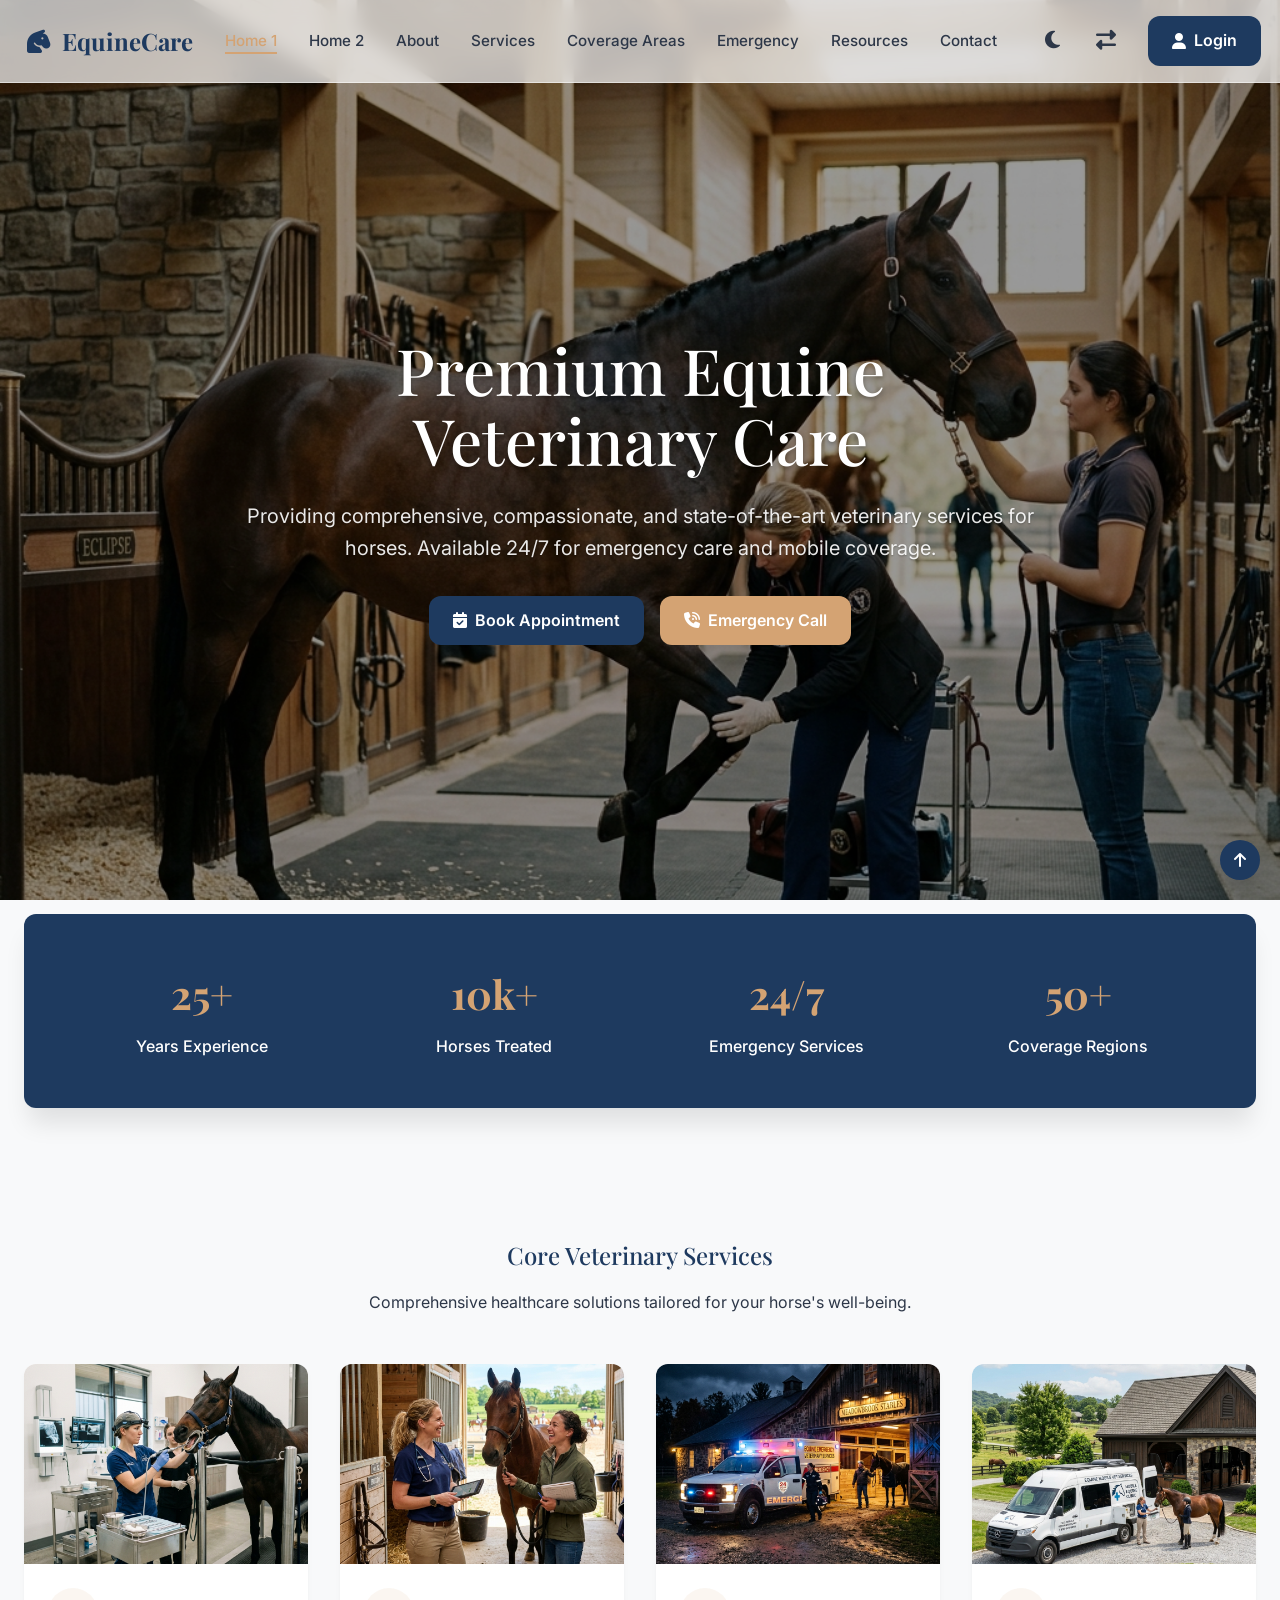
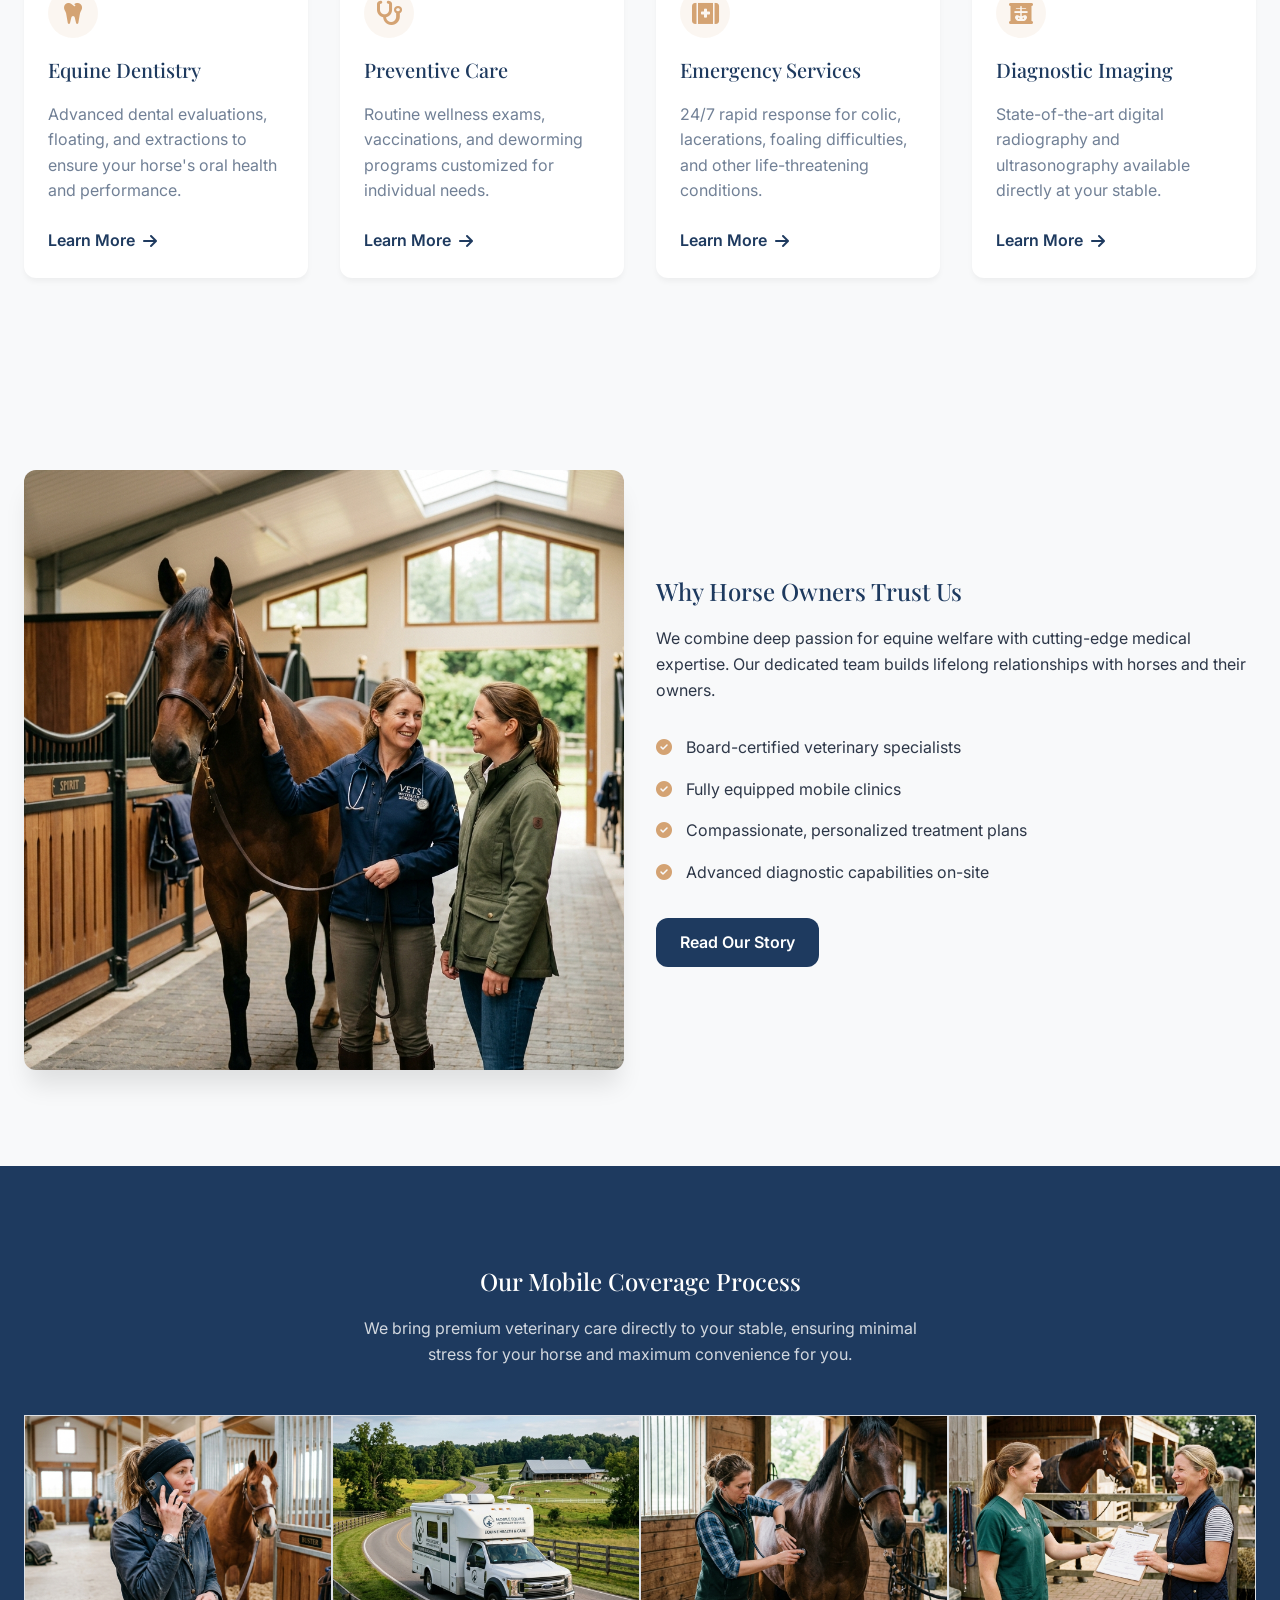
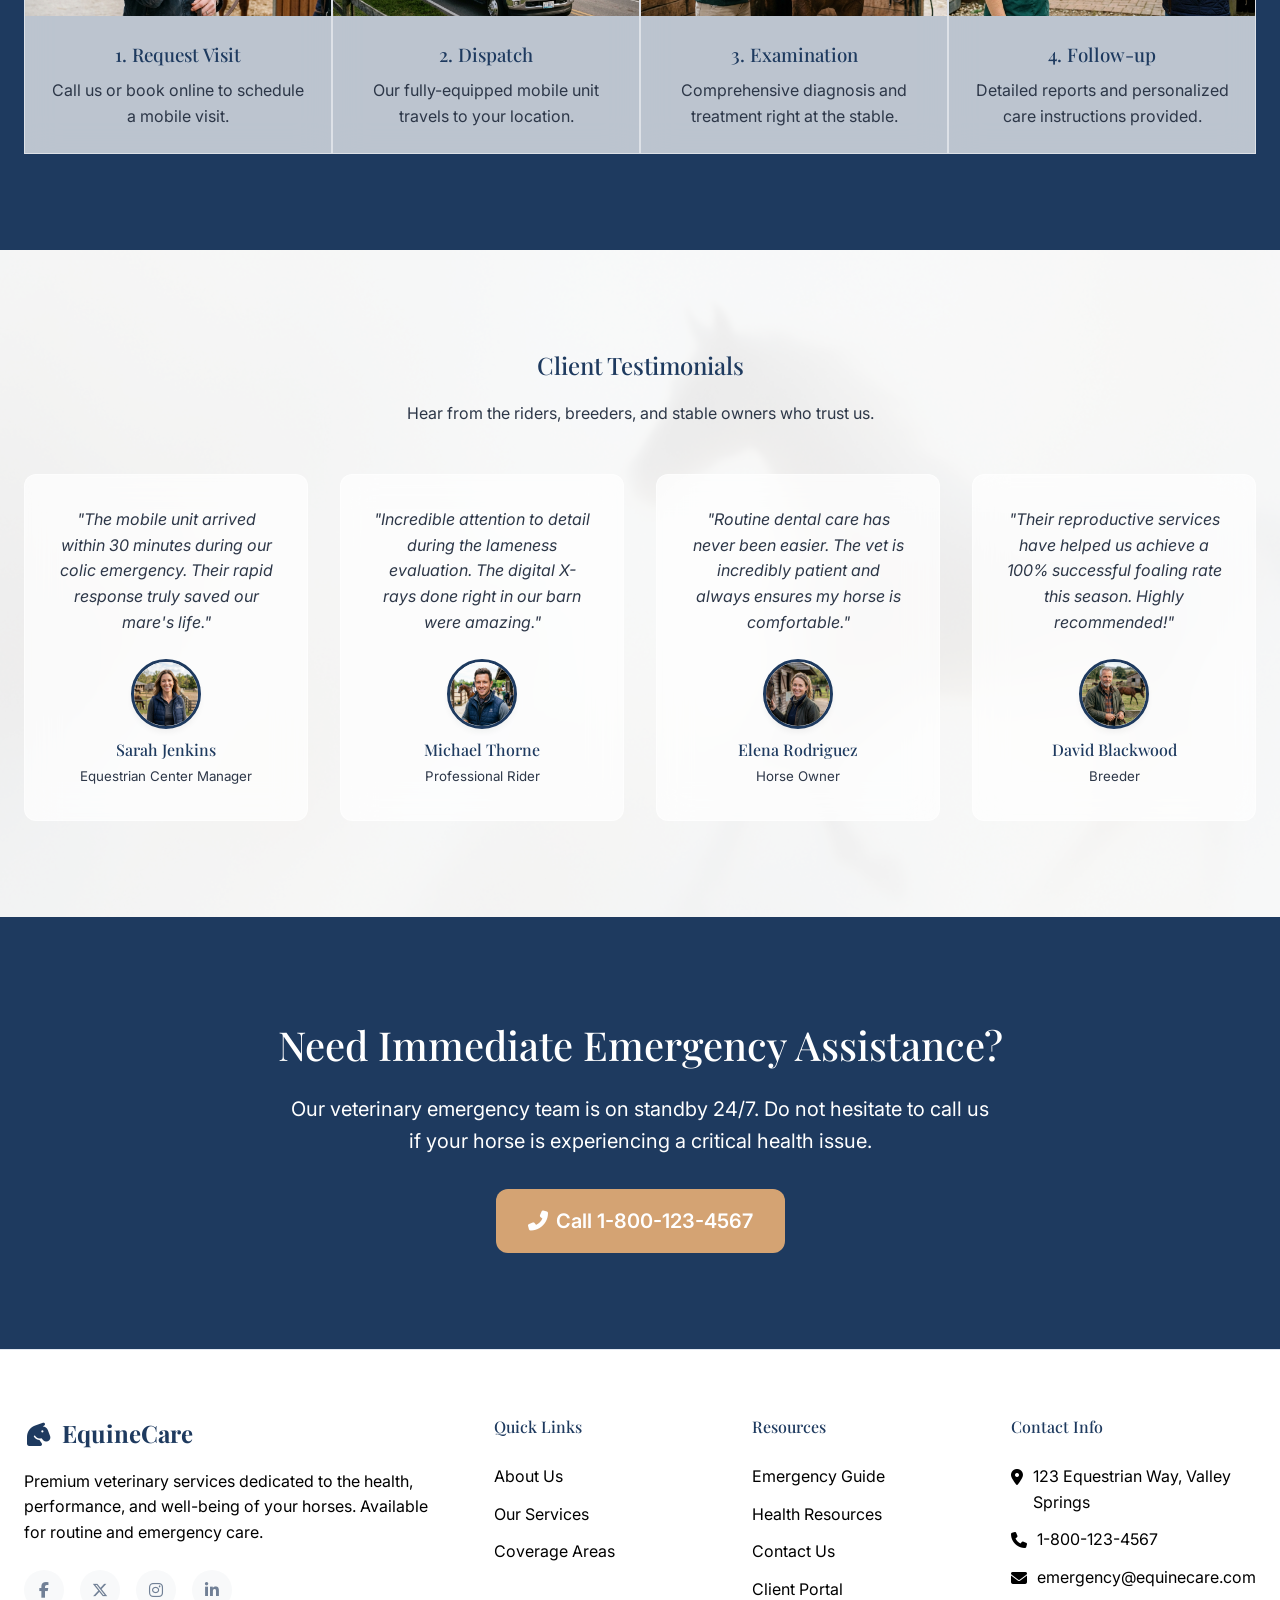
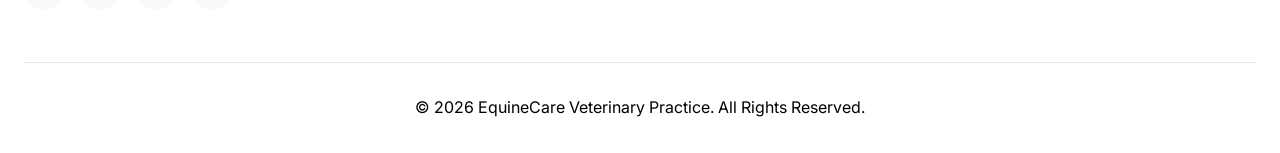
==== commit d8e27056: "FOURTH COMMIT" ====
--- a/index.html
+++ b/index.html
@@ -13,6 +13,7 @@
     
     <!-- Fonts & Icons -->
     <link rel="stylesheet" href="https://cdnjs.cloudflare.com/ajax/libs/font-awesome/6.5.1/css/all.min.css">
+    <link rel="icon" type="image/png" href="assets/images/favicon_ai.png">
 </head>
 <body>
 
@@ -177,28 +178,28 @@
             
             <div class="grid-4" style="gap: 0;">
                 <div class="glass-card" style="padding: 0; overflow: hidden; border-radius: 0;">
-                    <img src="assets/images/process_1_request.png" alt="Request Visit" style="width: 100%; height: 200px; object-fit: cover; display: block;">
+                    <img src="assets/images/process_1_request.png" alt="Request Visit" class="service-img" style="display: block;">
                     <div style="padding: 1.5rem;">
                         <h3 style="color: var(--primary); margin-bottom: 0.5rem;">1. Request Visit</h3>
                         <p style="color: var(--text-dark); margin: 0;">Call us or book online to schedule a mobile visit.</p>
                     </div>
                 </div>
                 <div class="glass-card" style="padding: 0; overflow: hidden; border-radius: 0;">
-                    <img src="assets/images/process_2_dispatch.png" alt="Dispatch" style="width: 100%; height: 200px; object-fit: cover; display: block;">
+                    <img src="assets/images/process_2_dispatch.png" alt="Dispatch" class="service-img" style="display: block;">
                     <div style="padding: 1.5rem;">
                         <h3 style="color: var(--primary); margin-bottom: 0.5rem;">2. Dispatch</h3>
                         <p style="color: var(--text-dark); margin: 0;">Our fully-equipped mobile unit travels to your location.</p>
                     </div>
                 </div>
                 <div class="glass-card" style="padding: 0; overflow: hidden; border-radius: 0;">
-                    <img src="assets/images/process_3_examination.png" alt="Examination" style="width: 100%; height: 200px; object-fit: cover; display: block;">
+                    <img src="assets/images/process_3_examination.png" alt="Examination" class="service-img" style="display: block;">
                     <div style="padding: 1.5rem;">
                         <h3 style="color: var(--primary); margin-bottom: 0.5rem;">3. Examination</h3>
                         <p style="color: var(--text-dark); margin: 0;">Comprehensive diagnosis and treatment right at the stable.</p>
                     </div>
                 </div>
                 <div class="glass-card" style="padding: 0; overflow: hidden; border-radius: 0;">
-                    <img src="assets/images/process_4_followup.png" alt="Follow-up" style="width: 100%; height: 200px; object-fit: cover; display: block;">
+                    <img src="assets/images/process_4_followup.png" alt="Follow-up" class="service-img" style="display: block;">
                     <div style="padding: 1.5rem;">
                         <h3 style="color: var(--primary); margin-bottom: 0.5rem;">4. Follow-up</h3>
                         <p style="color: var(--text-dark); margin: 0;">Detailed reports and personalized care instructions provided.</p>
@@ -220,21 +221,25 @@
             <div class="grid-4">
                 <div class="glass-card">
                     <p class="mb-1" style="font-style: italic;">"The mobile unit arrived within 30 minutes during our colic emergency. Their rapid response truly saved our mare's life."</p>
+                    <img src="assets/images/author_sarah_jenkins.png" alt="Sarah Jenkins" style="width: 70px; height: 70px; border-radius: 50%; object-fit: cover; margin: 1.5rem auto 0.5rem auto; display: block; border: 3px solid var(--primary); box-shadow: var(--shadow-sm);">
                     <h4 style="margin:0;">Sarah Jenkins</h4>
                     <small>Equestrian Center Manager</small>
                 </div>
                 <div class="glass-card">
                     <p class="mb-1" style="font-style: italic;">"Incredible attention to detail during the lameness evaluation. The digital X-rays done right in our barn were amazing."</p>
+                    <img src="assets/images/author_michael_thorne.png" alt="Michael Thorne" style="width: 70px; height: 70px; border-radius: 50%; object-fit: cover; margin: 1.5rem auto 0.5rem auto; display: block; border: 3px solid var(--primary); box-shadow: var(--shadow-sm);">
                     <h4 style="margin:0;">Michael Thorne</h4>
                     <small>Professional Rider</small>
                 </div>
                 <div class="glass-card">
                     <p class="mb-1" style="font-style: italic;">"Routine dental care has never been easier. The vet is incredibly patient and always ensures my horse is comfortable."</p>
+                    <img src="assets/images/author_elena_rodriguez.png" alt="Elena Rodriguez" style="width: 70px; height: 70px; border-radius: 50%; object-fit: cover; margin: 1.5rem auto 0.5rem auto; display: block; border: 3px solid var(--primary); box-shadow: var(--shadow-sm);">
                     <h4 style="margin:0;">Elena Rodriguez</h4>
                     <small>Horse Owner</small>
                 </div>
                 <div class="glass-card">
                     <p class="mb-1" style="font-style: italic;">"Their reproductive services have helped us achieve a 100% successful foaling rate this season. Highly recommended!"</p>
+                    <img src="assets/images/author_david_blackwood.png" alt="David Blackwood" style="width: 70px; height: 70px; border-radius: 50%; object-fit: cover; margin: 1.5rem auto 0.5rem auto; display: block; border: 3px solid var(--primary); box-shadow: var(--shadow-sm);">
                     <h4 style="margin:0;">David Blackwood</h4>
                     <small>Breeder</small>
                 </div>
--- a/assets/css/style.css
+++ b/assets/css/style.css
@@ -66,6 +66,11 @@
   font-weight: 500;
 }
 
+.hero h1,
+.hero-content h1 {
+  font-size: 3.5rem;
+}
+
 a {
   text-decoration: none;
   color: inherit;
@@ -234,7 +239,11 @@
 .nav-actions {
   display: flex;
   align-items: center;
-  gap: 1rem;
+  gap: 0.25rem;
+}
+
+.nav-actions .btn {
+  margin-left: 0.75rem;
 }
 
 .theme-toggle,
@@ -244,6 +253,19 @@
   font-size: 1.25rem;
   cursor: pointer;
   color: var(--text-dark);
+  padding: 0.5rem 1rem;
+  border-radius: 50px;
+  transition: all 0.3s ease;
+}
+
+.theme-toggle:hover,
+.rtl-toggle:hover {
+  background: var(--primary);
+  color: white;
+}
+
+.theme-toggle {
+  margin-right: 0;
 }
 
 .hamburger {
@@ -277,6 +299,7 @@
   width: 100%;
   height: 100%;
   object-fit: cover;
+  object-position: center 30%;
   filter: brightness(0.6);
 }
 
@@ -393,6 +416,12 @@
   object-fit: cover;
 }
 
+.team-img {
+  height: 250px;
+  width: 100%;
+  object-fit: cover;
+}
+
 .service-content {
   padding: 1.5rem;
   flex-grow: 1;
@@ -545,6 +574,22 @@
     grid-template-columns: repeat(2, 1fr);
   }
 
+  .service-img {
+    height: 280px;
+  }
+
+  .team-img {
+    height: 350px;
+  }
+}
+
+@media (max-width: 1024px) and (min-width: 769px) {
+  .team-img {
+    object-position: center top !important;
+  }
+}
+
+@media (max-width: 1024px) {
   .footer-grid {
     grid-template-columns: repeat(2, 1fr);
   }
@@ -595,6 +640,9 @@
 }
 
 @media (max-width: 768px) {
+  .hero-bg img {
+    object-position: 75% 30%;
+  }
 
   .grid-2 {
     grid-template-columns: 1fr;
@@ -609,8 +657,10 @@
     gap: 2rem;
   }
 
+  .hero h1,
   .hero-content h1 {
     font-size: 2.5rem;
+    font-weight: 500;
   }
 
   .footer {
@@ -658,4 +708,13 @@
 .reveal.active {
   opacity: 1;
   transform: translateY(0);
+}
+
+transform: translateY(30px);
+transition: all 0.8s ease;
+}
+
+.reveal.active {
+  opacity: 1;
+  transform: translateY(0);
 }
--- a/assets/css/dark-mode.css
+++ b/assets/css/dark-mode.css
@@ -29,6 +29,11 @@
 
 [data-theme="dark"] .logo {
   color: #ffffff;
+}
+
+[data-theme="dark"] .logo i,
+[data-theme="dark"] .footer-about h3 i {
+  color: var(--primary) !important;
 }
 
 [data-theme="dark"] .nav-links a {
@@ -85,3 +90,15 @@
 [data-theme="dark"] .footer-bottom {
   color: var(--text-muted);
 }
+
+[data-theme="dark"] .service-card .btn-link {
+  color: var(--secondary); /* Gold color for CTA button in dark theme */
+}
+
+[data-theme="dark"] .service-card .btn-link:hover {
+  color: #fff;
+}
+
+[data-theme="dark"] .orb-desc {
+  color: #ffffff;
+}
--- a/assets/css/rtl.css
+++ b/assets/css/rtl.css
@@ -20,8 +20,12 @@
 }
 
 html[dir="rtl"] .service-card .btn-link {
-  align-self: flex-end;
+  align-self: flex-start;
   flex-direction: row-reverse;
+}
+
+html[dir="rtl"] .service-card .btn-link i {
+  transform: scaleX(-1);
 }
 
 html[dir="rtl"] .footer-links ul a:hover {
